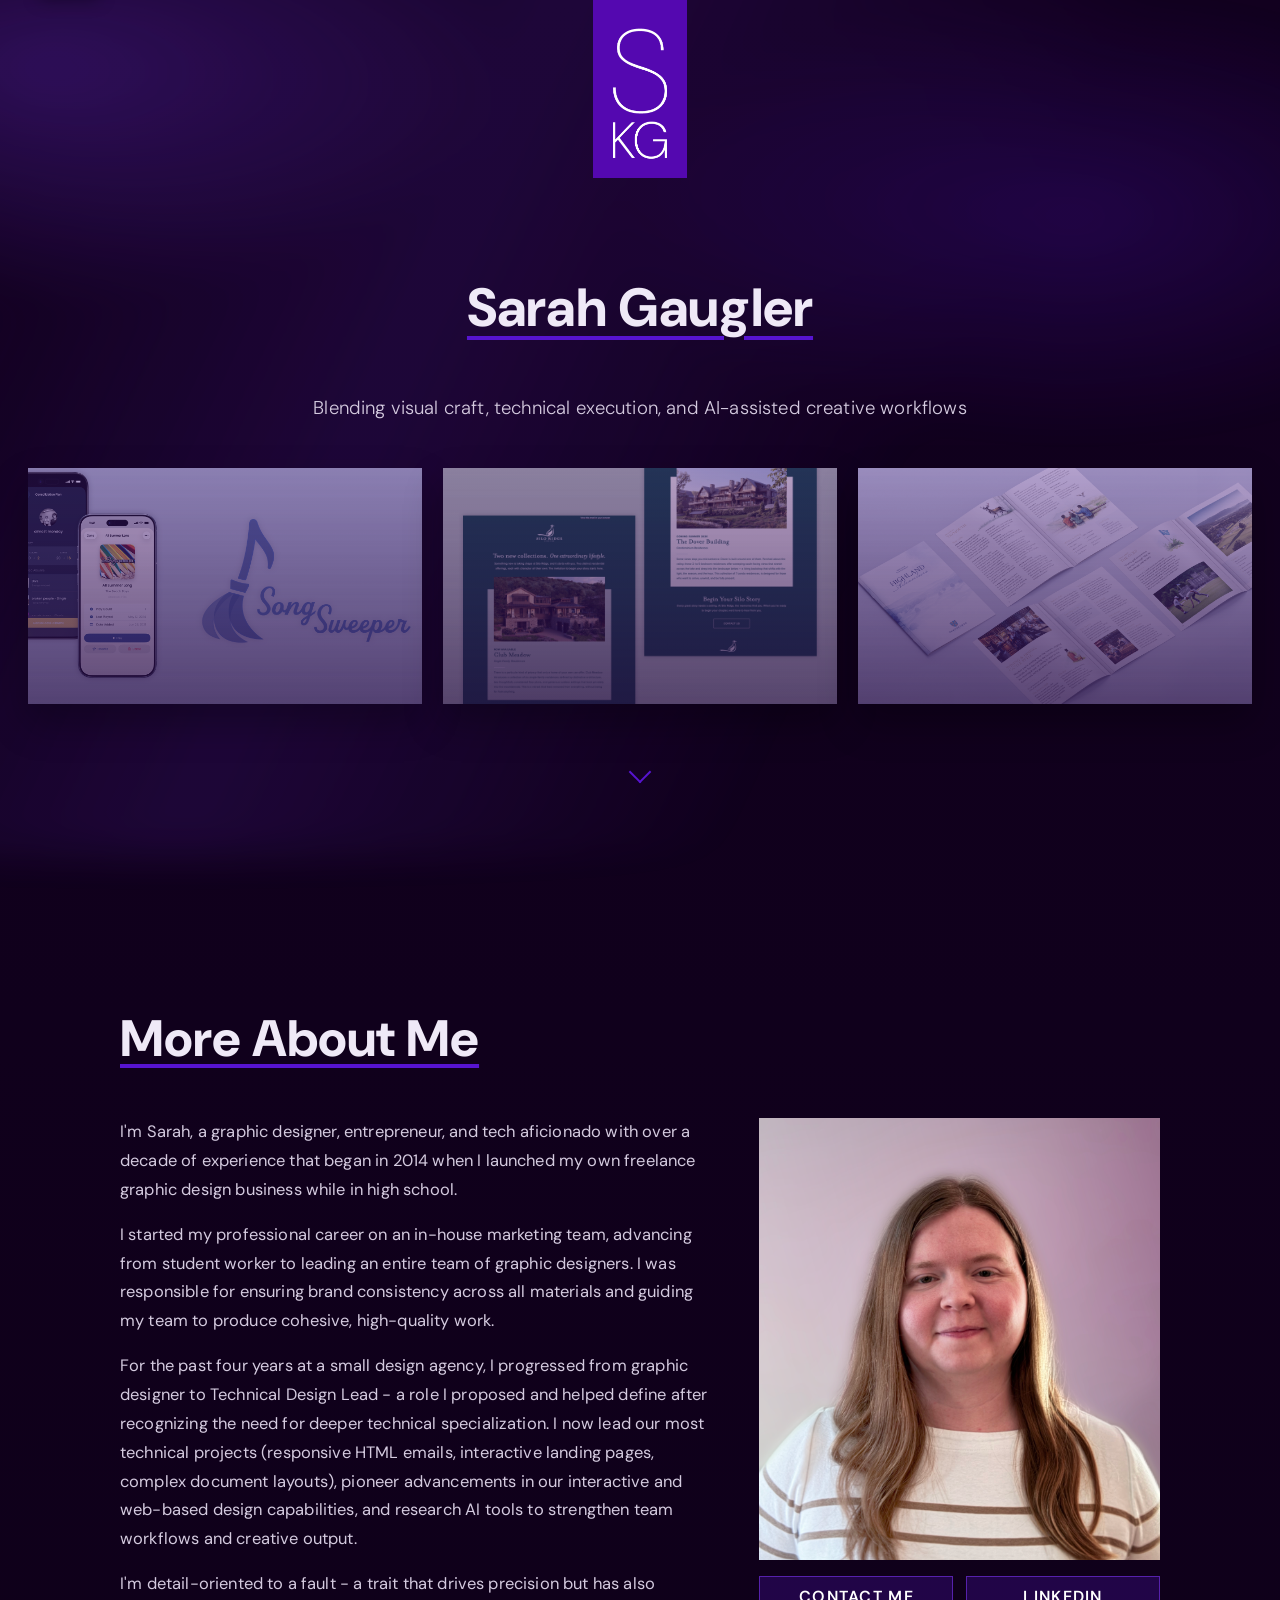
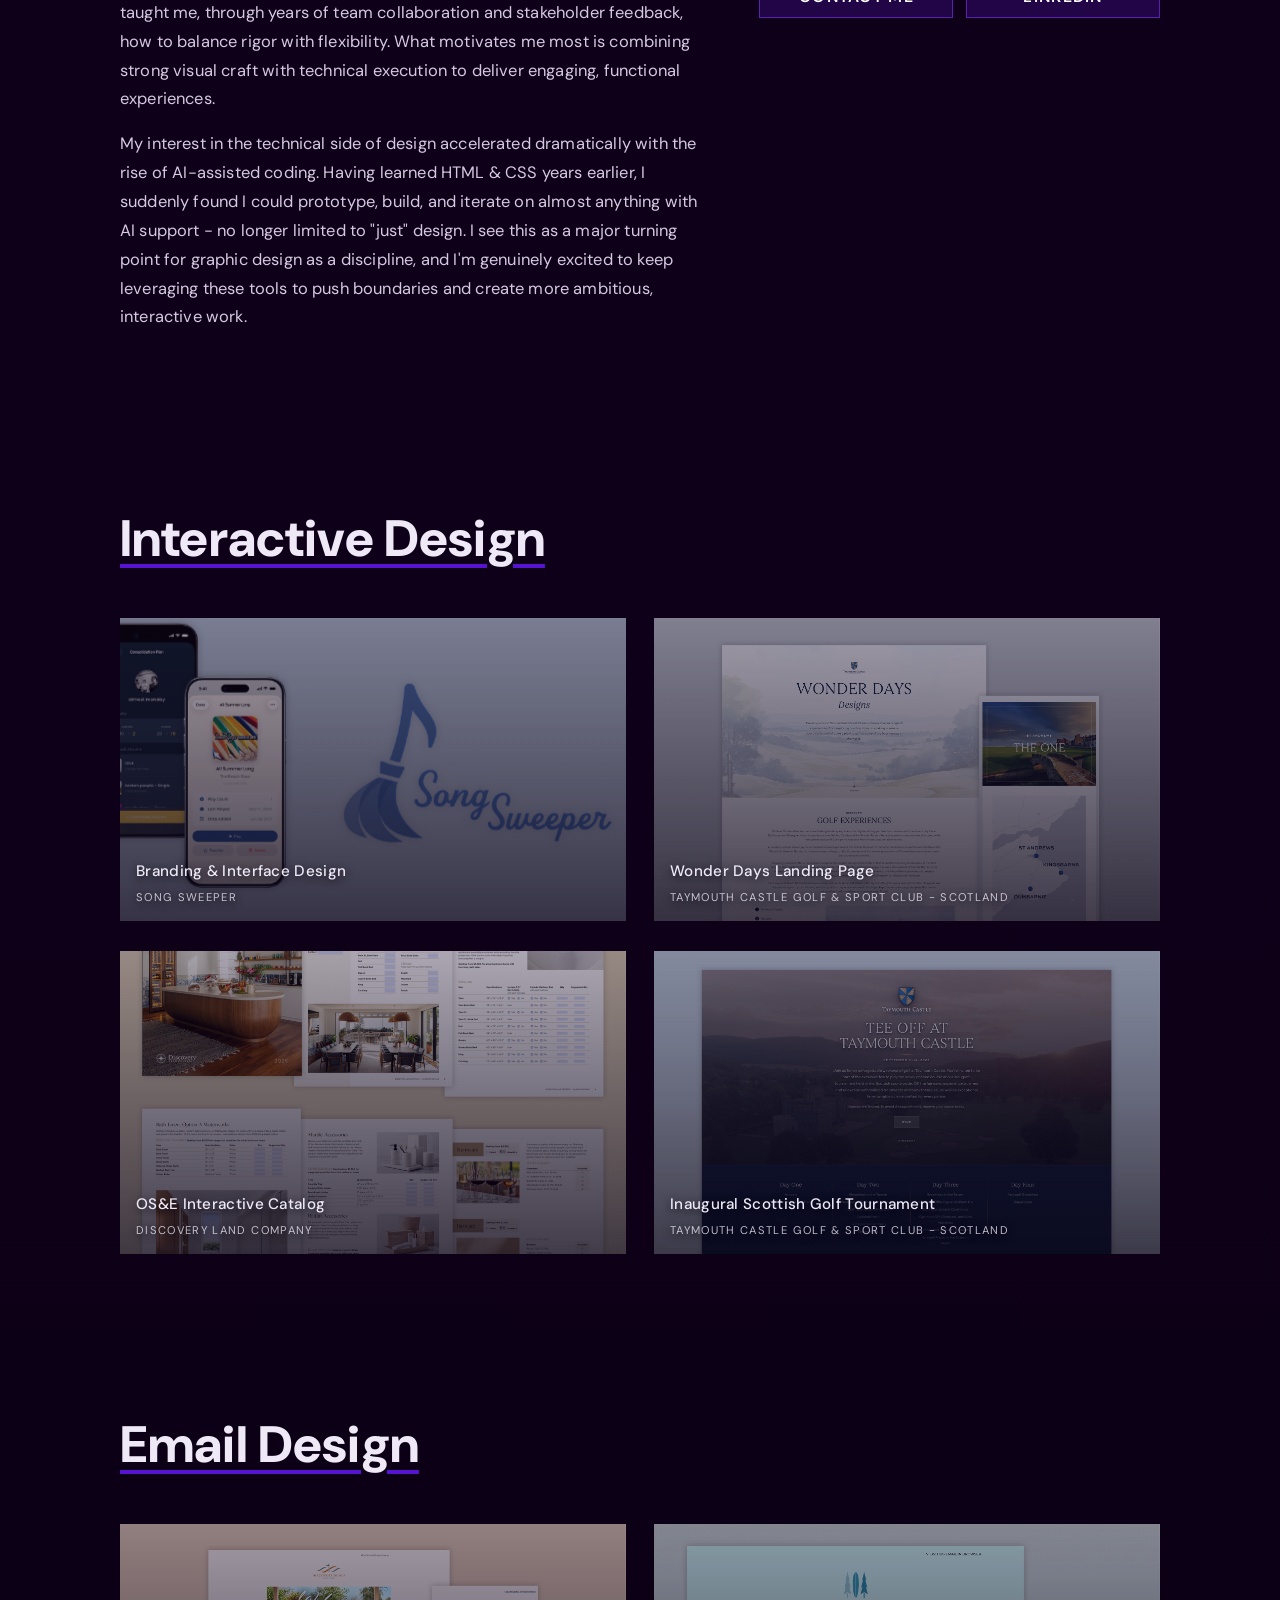
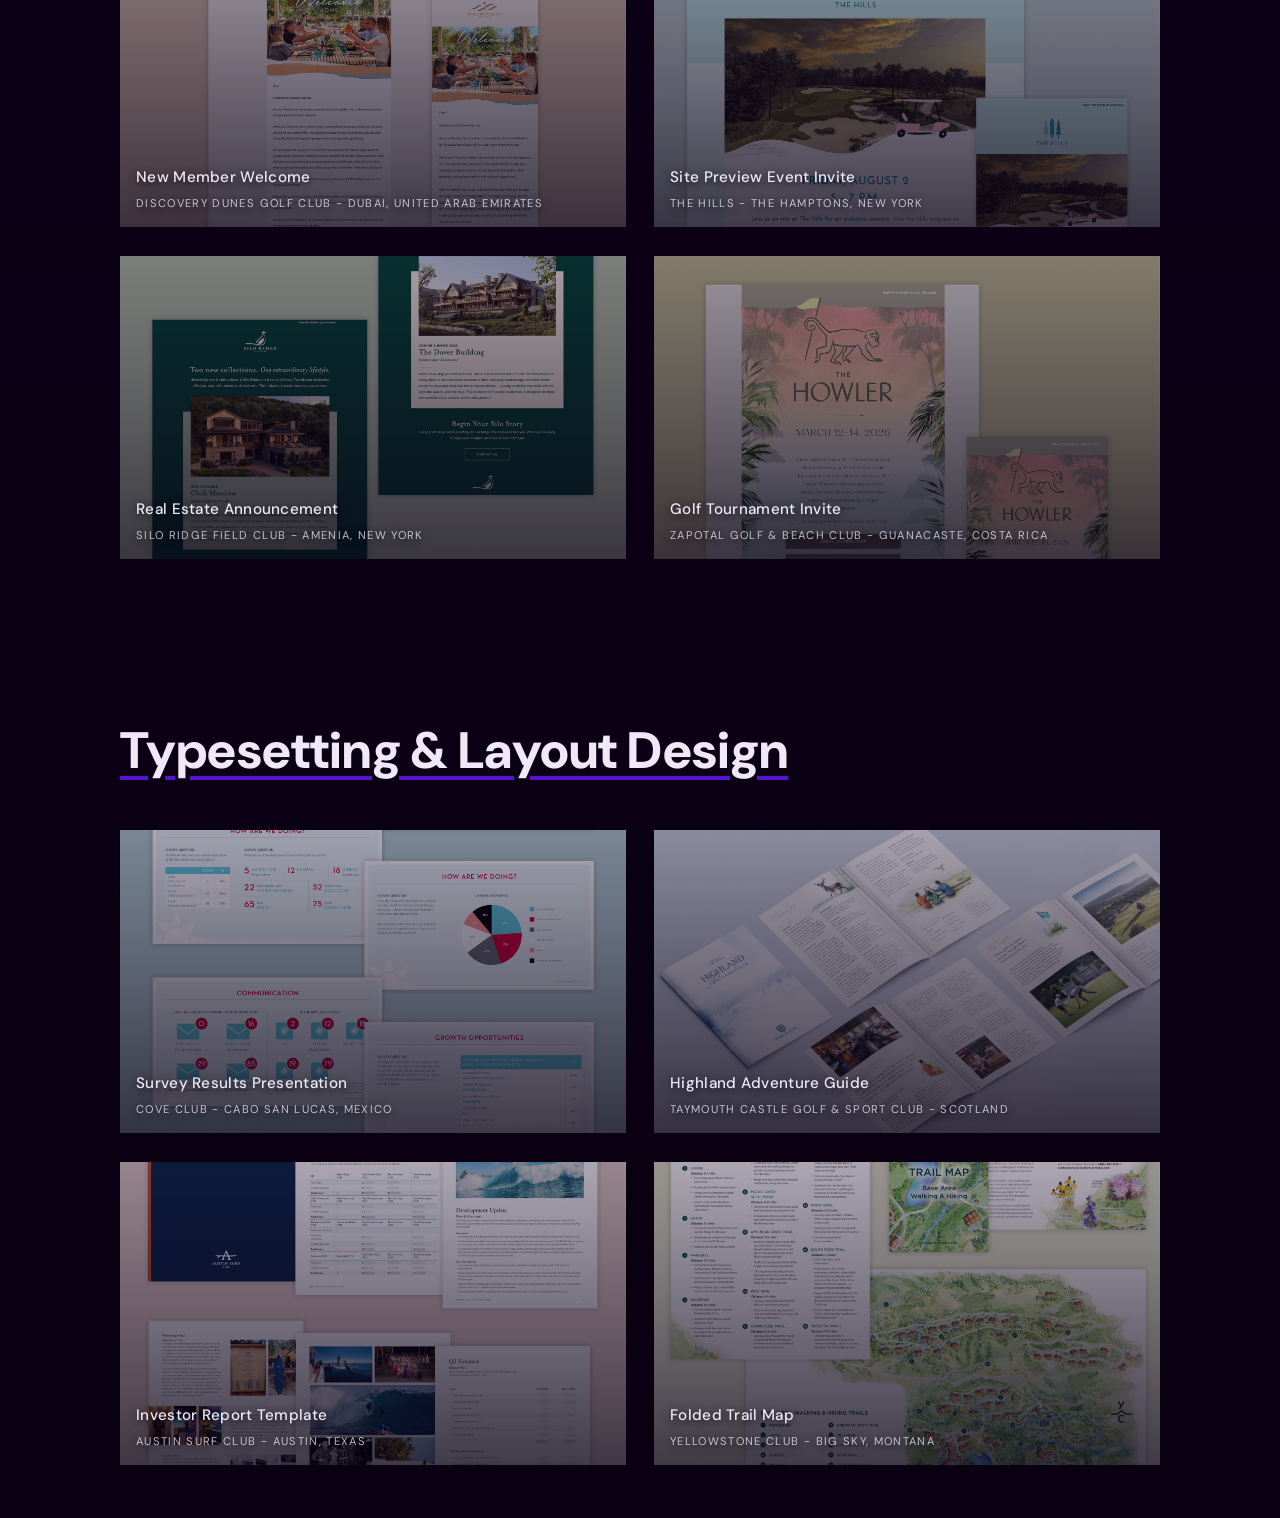
==== index.html @ 13fbd2c1 "Add SKG monogram favicon Tab icons use a slightly thickened S from the existing banner on the monogr" ====
<!doctype html>
<html lang="en">
  <head>
    <meta charset="UTF-8" />
    <meta name="viewport" content="width=device-width, initial-scale=1.0" />
    <title>Sarah Gaugler | Portfolio</title>
    <link rel="icon" href="./favicon.svg" type="image/svg+xml" />
    <link rel="icon" href="./favicon-32.png" type="image/png" sizes="32x32" />
    <link rel="icon" href="./favicon-16.png" type="image/png" sizes="16x16" />
    <link rel="icon" href="./favicon.ico" sizes="48x48" />
    <link rel="apple-touch-icon" href="./apple-touch-icon.png" sizes="180x180" />
    <link rel="preconnect" href="https://fonts.googleapis.com" />
    <link rel="preconnect" href="https://fonts.gstatic.com" crossorigin />
    <link
      href="https://fonts.googleapis.com/css2?family=DM+Sans:wght@300;400;500;700;800&display=swap"
      rel="stylesheet"
    />
    <link rel="stylesheet" href="./style.css" />
  </head>
  <body>
    <header class="top-nav" id="top-nav">
      <div class="top-nav__inner">
        <a href="#home" class="top-nav__logo-link" aria-label="Back to top">
          <img src="./ASSETS/SKG_BANNER.png" alt="SKG Logo" class="top-nav__logo" />
        </a>
        <a class="top-nav__return" href="#home" aria-label="Return to top">
          Return to Top
        </a>
        <nav id="site-nav" class="top-nav__links" aria-label="Primary">
          <a href="#about">About</a>
          <a href="#interactive">Interactive</a>
          <a href="#emails">Emails</a>
          <a href="#type-layout">Type &amp; Layout</a>
        </nav>
      </div>
    </header>

    <main>
      <section id="home" class="hero">
        <img src="./ASSETS/SKG_BANNER.png" alt="SKG Logo" class="hero__logo" />
        <h1 class="hero__title">Sarah Gaugler</h1>
        <p class="hero__intro">
          Blending visual craft, technical execution, and AI-assisted creative workflows
        </p>
        <nav class="hero__preview-strip" aria-label="Featured portfolio sections">
          <a class="hero__preview-tile" href="#interactive" aria-label="View Interactive Design work">
            <img
              class="hero__preview-image hero__preview-image--song-sweeper"
              src="./ASSETS/INTERACTIVE_SONGSWEEPER_2.png"
              alt=""
              aria-hidden="true"
            />
            <span class="hero__preview-label">Interactive Design</span>
          </a>
          <a class="hero__preview-tile" href="#emails" aria-label="View Email Design work">
            <img
              class="hero__preview-image"
              src="./ASSETS/EMAIL_SILO_2.png"
              alt=""
              aria-hidden="true"
            />
            <span class="hero__preview-label">Email Design</span>
          </a>
          <a class="hero__preview-tile" href="#type-layout" aria-label="View Typesetting and Layout Design work">
            <img
              class="hero__preview-image"
              src="./ASSETS/LAYOUT_TAYMOUTH.png"
              alt=""
              aria-hidden="true"
            />
            <span class="hero__preview-label">Type &amp; Layout</span>
          </a>
        </nav>
        <a class="hero__scroll" href="#about" aria-label="Scroll to about section">
          <span class="hero__scroll-icon" aria-hidden="true"></span>
        </a>
      </section>

      <section id="about" class="about-section">
        <div class="content-shell">
          <h2 class="section-title">More About Me</h2>
          <div class="about-layout">
            <div class="about-copy">
              <p>
                I'm Sarah, a graphic designer, entrepreneur, and tech aficionado with over a decade of
                experience that began in 2014 when I launched my own freelance graphic design business while
                in high school.
              </p>
              <p>
                I started my professional career on an in-house marketing team, advancing from student worker
                to leading an entire team of graphic designers. I was responsible for ensuring brand
                consistency across all materials and guiding my team to produce cohesive, high-quality work.
              </p>
              <p>
                For the past four years at a small design agency, I progressed from graphic designer to
                Technical Design Lead - a role I proposed and helped define after recognizing the need for
                deeper technical specialization. I now lead our most technical projects (responsive HTML
                emails, interactive landing pages, complex document layouts), pioneer advancements in our
                interactive and web-based design capabilities, and research AI tools to strengthen team
                workflows and creative output.
              </p>
              <p>
                I'm detail-oriented to a fault - a trait that drives precision but has also taught me, through
                years of team collaboration and stakeholder feedback, how to balance rigor with flexibility.
                What motivates me most is combining strong visual craft with technical execution to deliver
                engaging, functional experiences.
              </p>
              <p>
                My interest in the technical side of design accelerated dramatically with the rise of
                AI-assisted coding. Having learned HTML &amp; CSS years earlier, I suddenly found I could
                prototype, build, and iterate on almost anything with AI support - no longer limited to "just"
                design. I see this as a major turning point for graphic design as a discipline, and I'm
                genuinely excited to keep leveraging these tools to push boundaries and create more ambitious,
                interactive work.
              </p>
            </div>

            <aside class="about-side">
              <img
                class="about-image"
                src="./ASSETS/SKG_HEADSHOT_2026.png"
                alt="Portrait of Sarah Gaugler"
              />
              <div class="about-buttons">
                <a class="button" href="mailto:sarah.kallista@outlook.com">Contact Me</a>
                <a class="button" href="https://www.linkedin.com/in/sarah-kallista-gaugler" target="_blank" rel="noreferrer">
                  LinkedIn
                </a>
              </div>
            </aside>
          </div>
        </div>
      </section>

      <section id="interactive" class="portfolio-section">
        <div class="content-shell">
          <h2 class="section-title">Interactive Design</h2>
          <div id="interactive-grid" class="project-grid" aria-live="polite"></div>
        </div>
      </section>

      <section id="emails" class="portfolio-section">
        <div class="content-shell">
          <h2 class="section-title">Email Design</h2>
          <div id="emails-grid" class="project-grid" aria-live="polite"></div>
        </div>
      </section>

      <section id="type-layout" class="portfolio-section">
        <div class="content-shell">
          <h2 class="section-title">Typesetting &amp; Layout Design</h2>
          <div id="layout-grid" class="project-grid" aria-live="polite"></div>
        </div>
      </section>

    </main>

    <section id="project-modal" class="project-modal" role="dialog" aria-modal="true" aria-labelledby="modal-title">
      <div class="project-modal__backdrop" data-close-modal="true"></div>
      <div class="project-modal__panel">
        <button class="icon-button project-modal__close" type="button" id="modal-close" aria-label="Close dialog">
          &#10005;
        </button>
        <div class="project-modal__controls">
          <button class="icon-button" id="modal-prev" type="button" aria-label="Previous project">&#8249;</button>
          <button class="icon-button" id="modal-next" type="button" aria-label="Next project">&#8250;</button>
        </div>
        <div class="project-modal__media-wrap">
          <img id="modal-image" class="project-modal__media" src="" alt="" />
        </div>
        <div class="project-modal__copy">
          <h3 id="modal-title" class="project-modal__title"></h3>
          <p id="modal-kicker" class="project-modal__kicker"></p>
          <div id="modal-body" class="project-modal__body"></div>
        </div>
        <div id="modal-secondary-media" class="project-modal__secondary-media" aria-label="Additional project images"></div>
        <div class="project-modal__scroll-hint" aria-hidden="true"></div>
      </div>
    </section>

    <script src="./script.js"></script>
  </body>
</html>
---- style.css ----
:root {
  --bg: #12001f;
  --bg-deeper: #090011;
  --surface: #2f2151;
  --surface-soft: #4a3f5f;
  --text: #efe9f7;
  --text-muted: #d4cadf;
  --accent: #5714d0;
  --accent-bright: #7a35ef;
  --border: #3f1f73;
  --max-width: 1040px;
}

*,
*::before,
*::after {
  box-sizing: border-box;
}

html {
  scroll-behavior: smooth;
  background-color: var(--bg);
}

body {
  position: relative;
  margin: 0;
  font-family: "DM Sans", sans-serif;
  color: var(--text);
  background:
    radial-gradient(1200px 600px at 50% -20%, #2e0e68 0%, transparent 60%),
    linear-gradient(180deg, var(--bg) 0%, var(--bg-deeper) 100%);
  line-height: 1.75;
  letter-spacing: 0.01em;
}

body::before {
  content: "";
  position: fixed;
  inset: -18% -12% 8%;
  z-index: 0;
  background:
    radial-gradient(42% 34% at 18% 26%, rgba(122, 53, 239, 0.34) 0%, transparent 64%),
    radial-gradient(38% 30% at 78% 40%, rgba(87, 20, 208, 0.28) 0%, transparent 70%),
    linear-gradient(115deg, transparent 18%, rgba(122, 53, 239, 0.16) 42%, transparent 68%);
  filter: blur(18px);
  opacity: 0.82;
  transform: translate3d(-3%, -1%, 0) scale(1.08);
  animation: heroLightSweep 11s ease-in-out infinite alternate;
  pointer-events: none;
}

body > * {
  position: relative;
  z-index: 1;
}

img {
  max-width: 100%;
  display: block;
}

a {
  color: inherit;
  text-decoration-color: var(--accent);
  text-underline-offset: 0.14em;
}

.content-shell {
  width: min(var(--max-width), calc(100% - 2.5rem));
  margin: 0 auto;
}

.top-nav {
  position: fixed;
  inset: 0 0 auto 0;
  z-index: 30;
  transform: translateY(-120px);
  transition: transform 0.35s ease;
  background: rgba(40, 8, 92, 0.88);
  backdrop-filter: blur(5px);
  height: 52px;
  overflow: visible;
}

.top-nav.is-visible {
  transform: translateY(0);
}

.top-nav__inner {
  width: min(1200px, calc(100% - 2rem));
  margin: 0 auto;
  min-height: 42px;
  height: 52px;
  display: flex;
  align-items: center;
  gap: 2rem;
  position: relative;
}

.top-nav__logo-link {
  width: 58px;
  position: absolute;
  left: 0;
  top: 0;
  display: block;
  z-index: 2;
}

.top-nav__logo {
  width: 58px;
  height: auto;
  box-shadow: 0 10px 16px rgba(0, 0, 0, 0.35);
}

.top-nav__links {
  display: flex;
  align-items: center;
  gap: 2.45rem;
  padding-top: 0;
  margin-left: 106px;
  font-size: 0.94rem;
  font-weight: 500;
}

.top-nav__links a {
  display: inline-block;
  text-decoration: none;
  transition: color 0.2s ease, transform 0.2s ease;
  will-change: transform;
}

.top-nav__links a:hover,
.top-nav__links a:focus-visible {
  color: #ffffff;
  text-shadow:
    0 0 10px rgba(157, 107, 255, 0.38),
    0 0 18px rgba(90, 30, 190, 0.18);
  transform: translateY(-1px) scale(1.04);
}

.top-nav__return {
  margin-left: auto;
  text-decoration: none;
  color: var(--text);
  font-size: 0.85rem;
  letter-spacing: 0.12em;
  text-transform: uppercase;
  padding: 0.35rem 0.75rem;
  border: 1px solid rgba(122, 53, 239, 0.5);
  background: rgba(87, 20, 208, 0.18);
  transition: transform 0.2s ease, background-color 0.2s ease, box-shadow 0.2s ease;
  display: none;
}

.top-nav__return:hover,
.top-nav__return:focus-visible {
  transform: translateY(-1px);
  background: rgba(87, 20, 208, 0.35);
  box-shadow: 0 10px 18px rgba(53, 10, 118, 0.3);
}

.hero {
  position: relative;
  min-height: 100vh;
  padding: 0 1rem 3.5rem;
  display: flex;
  flex-direction: column;
  align-items: center;
  text-align: center;
  justify-content: flex-start;
  gap: 0.95rem;
}

.hero__logo {
  width: 94px;
  margin: 0;
}

.hero__title {
  margin: calc(2.35rem + 30px) 0 0;
  padding-bottom: 20px;
  font-size: clamp(2.4rem, 4.2vw, 4rem);
  font-weight: 800;
  text-decoration: underline;
  text-decoration-thickness: 4px;
  text-decoration-color: var(--accent);
  text-underline-offset: 0.18em;
}

.hero__intro {
  width: min(720px, 100%);
  margin: 0.25rem auto 0;
  padding-bottom: 30px;
  color: var(--text-muted);
  font-size: 1.16rem;
  font-weight: 300;
  line-height: 1.55;
}

.hero__preview-strip {
  width: min(1240px, calc(100% - 1.5rem));
  display: grid;
  grid-template-columns: repeat(3, minmax(0, 1fr));
  gap: 1.35rem;
}

.hero__preview-tile {
  --hero-hover-lift: 0px;
  position: relative;
  display: block;
  aspect-ratio: 5 / 3;
  overflow: clip;
  text-decoration: none;
  background: var(--surface-soft);
  box-shadow: 0 18px 36px rgba(0, 0, 0, 0.28);
  outline-offset: 4px;
  transform: translateY(var(--hero-hover-lift));
  transition:
    box-shadow 0.26s ease,
    transform 0.26s ease;
}

.hero__preview-tile::after {
  content: "";
  position: absolute;
  inset: 0;
  z-index: 1;
  background:
    linear-gradient(180deg, rgba(50, 13, 91, 0.24) 0%, rgba(35, 8, 66, 0.84) 100%),
    rgba(87, 20, 208, 0.24);
  opacity: 0.82;
  transition: opacity 0.26s ease;
}

.hero__preview-image {
  width: 100%;
  height: 100%;
  object-fit: cover;
  object-position: center top;
  filter: saturate(0.82) contrast(0.92);
  transform: scale(var(--hero-preview-scale, 1.03));
  transform-origin: center;
  transition: transform 0.32s ease;
}

.hero__preview-image--song-sweeper {
  object-position: right center;
  --hero-preview-scale: 1.1;
  --hero-preview-hover-scale: 1.17;
}

.hero__preview-label {
  position: absolute;
  inset: 0;
  z-index: 2;
  display: grid;
  place-items: center;
  padding: 1.25rem;
  color: #ffffff;
  font-size: clamp(1.45rem, 2.35vw, 2.35rem);
  font-weight: 700;
  line-height: 1.2;
  text-align: center;
  text-shadow: 0 3px 18px rgba(6, 2, 14, 0.92);
  opacity: 0;
  transform: translateY(18px) scale(0.96);
  transition:
    opacity 0.24s ease,
    transform 0.24s ease;
}

.hero__preview-tile:hover,
.hero__preview-tile:focus-visible {
  --hero-hover-lift: -6px;
  box-shadow: 0 28px 46px rgba(0, 0, 0, 0.36);
}

.hero__preview-tile:hover::after,
.hero__preview-tile:focus-visible::after {
  opacity: 1;
  background:
    linear-gradient(180deg, rgba(91, 24, 166, 0.55) 0%, rgba(35, 8, 66, 0.94) 100%),
    rgba(87, 20, 208, 0.46);
}

.hero__preview-tile:hover .hero__preview-image,
.hero__preview-tile:focus-visible .hero__preview-image {
  transform: scale(var(--hero-preview-hover-scale, 1.09));
}

.hero__preview-tile:hover .hero__preview-label,
.hero__preview-tile:focus-visible .hero__preview-label {
  opacity: 1;
  transform: translateY(0) scale(1);
}

.hero__scroll {
  margin-top: calc(0.9rem + 30px);
  display: inline-flex;
  flex-direction: column;
  align-items: center;
  gap: 0.4rem;
  text-decoration: none;
  color: var(--text-muted);
  font-size: 0.9rem;
  letter-spacing: 0.18em;
  text-transform: uppercase;
  transition: color 0.2s ease;
}

.hero__scroll:hover,
.hero__scroll:focus-visible {
  color: #ffffff;
}

.hero__scroll-icon {
  width: 16px;
  height: 16px;
  border-right: 2px solid var(--accent);
  border-bottom: 2px solid var(--accent);
  transform: rotate(45deg);
  animation: heroScrollPulse 1.6s ease-in-out infinite;
}

@keyframes heroScrollPulse {
  0%,
  100% {
    transform: translateY(0) rotate(45deg);
    opacity: 0.6;
  }
  50% {
    transform: translateY(6px) rotate(45deg);
    opacity: 1;
  }
}

@keyframes heroLightSweep {
  0% {
    transform: translate3d(-4%, -2%, 0) scale(1.08);
    opacity: 0.72;
  }

  45% {
    transform: translate3d(3%, 2%, 0) scale(1.16);
    opacity: 0.95;
  }

  100% {
    transform: translate3d(7%, -1%, 0) scale(1.1);
    opacity: 0.78;
  }
}

@keyframes heroTileReveal {
  from {
    opacity: 0;
  }

  to {
    opacity: 1;
  }
}

.hero__logo,
.hero__title,
.hero__intro,
.hero__preview-tile {
  opacity: 0;
}

@keyframes heroLinkIn {
  from {
    opacity: 0;
    transform: translateY(26px) scale(0.98);
  }

  to {
    opacity: 1;
    transform: translateY(0) scale(1);
  }
}

body.is-ready .hero__logo {
  opacity: 1;
  transform: translateY(0) scale(1);
  transition:
    opacity 0.42s ease,
    transform 0.68s cubic-bezier(0.2, 0.9, 0.2, 1.1);
}

body.is-ready .hero__title {
  opacity: 1;
  transform: translateY(0) scale(1);
  transition:
    opacity 0.46s ease 0.08s,
    transform 0.62s cubic-bezier(0.2, 0.9, 0.2, 1.05) 0.08s;
}

.hero__logo {
  transform: translateY(-34px) scale(0.72) rotate(-7deg);
}

.hero__title {
  transform: translateY(24px) scale(0.95);
}

.hero__intro {
  transform: translateY(26px) scale(0.98);
}

body.is-ready .hero__intro {
  animation: heroLinkIn 0.5s cubic-bezier(0.2, 0.9, 0.2, 1.02) forwards;
}

body.is-ready .hero__preview-tile {
  animation: heroTileReveal 0.5s cubic-bezier(0.2, 0.9, 0.2, 1.02) forwards;
}

body.is-ready .hero__intro {
  animation-delay: 0.26s;
}

body.is-ready .hero__preview-tile:nth-child(1) {
  animation-delay: 0.34s;
}

body.is-ready .hero__preview-tile:nth-child(2) {
  animation-delay: 0.42s;
}

body.is-ready .hero__preview-tile:nth-child(3) {
  animation-delay: 0.5s;
}

body.is-ready .hero__scroll {
  opacity: 1;
  transform: translateY(0);
  transition: opacity 0.3s ease 0.7s, transform 0.4s ease 0.7s;
}

.hero__scroll {
  opacity: 0;
  transform: translateY(8px);
}

.portfolio-section {
  padding: 7rem 0 3.25rem;
}

.section-title {
  margin: 0 0 2rem;
  padding-bottom: 20px;
  font-size: clamp(2.2rem, 4vw, 4.1rem);
  font-weight: 800;
  line-height: 1.06;
  text-decoration: underline;
  text-decoration-thickness: 4px;
  text-decoration-color: var(--accent);
  text-underline-offset: 0.16em;
}

.project-grid {
  display: grid;
  grid-template-columns: repeat(2, minmax(0, 1fr));
  gap: 1.8rem;
}

.project-card {
  position: relative;
  background: transparent;
  overflow: clip;
  cursor: pointer;
  transition: transform 0.35s ease, box-shadow 0.35s ease;
  will-change: transform;
}

.project-card__label {
  position: absolute;
  inset: 0;
  display: flex;
  flex-direction: column;
  justify-content: flex-end;
  gap: 0.25rem;
  padding: 0.85rem 1rem;
  color: #efe9f7;
  z-index: 2;
  pointer-events: none;
  background: linear-gradient(180deg, rgba(8, 2, 18, 0) 0%, rgba(8, 2, 18, 0.65) 100%);
  transition: opacity 0.25s ease;
}

.project-card__label-title {
  margin: 0;
  font-size: 0.95rem;
  font-weight: 500;
  letter-spacing: 0.02em;
  text-shadow: 0 2px 8px rgba(6, 2, 14, 0.85);
}

.project-card__label-kicker {
  margin: 0;
  font-size: 0.7rem;
  font-weight: 400;
  text-transform: uppercase;
  letter-spacing: 0.12em;
  color: rgba(239, 233, 247, 0.78);
  text-shadow: 0 2px 8px rgba(6, 2, 14, 0.85);
}

.project-card::after {
  content: "";
  position: absolute;
  inset: 0;
  background: rgba(24, 10, 44, 0.36);
  opacity: 1;
  transition: opacity 0.42s ease;
  pointer-events: none;
  z-index: 1;
}

.project-card:hover,
.project-card:focus-visible {
  transform: translateY(-7px) scale(1.015);
  box-shadow: 0 22px 34px rgba(0, 0, 0, 0.3);
}

.project-card:hover::after,
.project-card:focus-visible::after {
  opacity: 0;
}

.project-card__media {
  aspect-ratio: 5 / 3;
  width: 100%;
  object-fit: cover;
  background: var(--surface-soft);
  box-shadow: 0 8px 26px rgba(0, 0, 0, 0.28);
  transform: scale(var(--thumbnail-scale, 1));
  transform-origin: var(--thumbnail-origin, center);
  transition: transform 0.42s ease;
  will-change: transform;
}

.project-card:hover .project-card__media,
.project-card:focus-visible .project-card__media {
  transform: scale(var(--thumbnail-hover-scale, 1.06));
}

.about-section {
  padding: 7rem 0 3.25rem;
}

.about-layout {
  display: grid;
  grid-template-columns: minmax(0, 1.1fr) minmax(300px, 0.75fr);
  gap: 3.25rem;
  align-items: start;
}

.about-copy {
  font-size: 1.03rem;
  color: var(--text-muted);
}

.about-copy p {
  margin: 0 0 1rem;
}

.about-side {
  display: grid;
  gap: 1rem;
}

.about-image {
  width: 100%;
  height: auto;
  display: block;
}

.about-buttons {
  display: grid;
  grid-template-columns: repeat(2, minmax(0, 1fr));
  gap: 0.8rem;
}

.button {
  display: inline-flex;
  justify-content: center;
  align-items: center;
  min-height: 2.6rem;
  padding: 0 1.2rem;
  text-transform: uppercase;
  letter-spacing: 0.08em;
  font-weight: 600;
  border: 1px solid rgba(122, 53, 239, 0.6);
  color: #ffffff;
  background: rgba(87, 20, 208, 0.25);
  text-decoration: none;
  transition: transform 0.2s ease, background-color 0.2s ease, box-shadow 0.2s ease;
}

.button--disabled {
  opacity: 0.9;
  cursor: default;
}

.button:hover,
.button:focus-visible {
  transform: translateY(-1px);
  background: rgba(87, 20, 208, 0.45);
  box-shadow: 0 10px 18px rgba(53, 10, 118, 0.35);
}

.contact-section {
  padding: 7rem 0 7.2rem;
}

.contact-section__text {
  margin: 0;
  max-width: 70ch;
  color: var(--text-muted);
  font-size: 1.1rem;
}

.project-modal {
  position: fixed;
  inset: 0;
  z-index: 50;
  display: grid;
  place-items: center;
  opacity: 0;
  visibility: hidden;
  pointer-events: none;
  transition: opacity 0.26s ease, visibility 0s linear 0.26s;
}

.project-modal.is-open {
  opacity: 1;
  visibility: visible;
  pointer-events: auto;
  transition: opacity 0.26s ease;
}

.project-modal__backdrop {
  position: absolute;
  inset: 0;
  background: rgba(10, 0, 18, 0.88);
  opacity: 0;
  transition: opacity 0.26s ease;
}

.project-modal.is-open .project-modal__backdrop {
  opacity: 1;
}

.project-modal__panel {
  position: relative;
  width: min(1050px, calc(100vw - 2rem));
  max-height: calc(100vh - 3rem);
  overflow-y: auto;
  background: #170227;
  box-shadow: 0 35px 46px rgba(0, 0, 0, 0.55);
  padding: 50px;
  opacity: 0;
  transform: translateY(16px) scale(0.988);
  transition: opacity 0.28s ease, transform 0.32s ease;
}

.project-modal.is-open .project-modal__panel {
  opacity: 1;
  transform: translateY(0) scale(1);
}

.project-modal__controls {
  position: absolute;
  top: 8px;
  left: 18px;
  display: flex;
  gap: 0.3rem;
}

.project-modal__controls .icon-button {
  min-width: 2.8rem;
  min-height: 2.8rem;
  font-size: 2.3rem;
  line-height: 1;
}

.icon-button {
  border: 0;
  background: transparent;
  color: var(--text);
  min-width: 2.2rem;
  min-height: 2.2rem;
  font: inherit;
  font-size: 1.4rem;
  cursor: pointer;
}

.project-modal__close {
  position: absolute;
  top: 8px;
  right: 18px;
  min-width: 2.6rem;
  min-height: 2.6rem;
  font-size: 2.1rem;
  line-height: 1;
  z-index: 2;
}

.project-modal__media-wrap {
  background: transparent;
  margin-top: 20px;
}

.project-modal__media {
  width: 100%;
  height: auto;
  object-fit: cover;
  margin: 0 auto;
}

.project-modal__copy {
  margin-top: 30px;
}

.project-modal__kicker {
  margin: 0 0 0.9rem;
  color: #be9df8;
  font-size: 0.9rem;
  font-weight: 700;
  letter-spacing: 0.06em;
  text-transform: uppercase;
}

.project-modal__title {
  margin: 0.3rem 0 0.35rem;
  font-size: clamp(1.7rem, 3.4vw, 3.2rem);
  line-height: 1.06;
  font-weight: 700;
}

.project-modal__body {
  color: var(--text-muted);
}

.project-modal__body p {
  margin: 0 0 1rem;
}

.project-modal__link {
  display: inline-flex;
  align-items: center;
  justify-content: center;
  min-height: 2.6rem;
  padding: 0 1.2rem;
  border: 1px solid rgba(122, 53, 239, 0.6);
  color: #ffffff;
  text-decoration: none;
  text-transform: uppercase;
  letter-spacing: 0.08em;
  font-weight: 600;
  background: rgba(87, 20, 208, 0.25);
  transition: transform 0.2s ease, background-color 0.2s ease, box-shadow 0.2s ease;
}

.project-modal__link:hover,
.project-modal__link:focus-visible {
  transform: translateY(-1px);
  background: rgba(87, 20, 208, 0.45);
  box-shadow: 0 10px 18px rgba(53, 10, 118, 0.35);
}

.project-modal__secondary-media {
  margin-top: 30px;
  display: grid;
  gap: 0.85rem;
}

.project-modal__secondary-media:empty {
  display: none;
}

.project-modal__secondary-image-wrap {
  background: transparent;
}

.project-modal__secondary-image {
  width: 100%;
  height: auto;
  object-fit: cover;
}

.project-modal__scroll-hint {
  position: absolute;
  right: 24px;
  bottom: 24px;
  width: 46px;
  height: 46px;
  border-radius: 999px;
  background: var(--accent);
  display: grid;
  place-items: center;
  transform: translateY(0);
  opacity: 0;
  pointer-events: none;
  transition: opacity 0.2s ease;
  z-index: 3;
}

.project-modal__scroll-hint::before {
  content: "";
  width: 14px;
  height: 14px;
  border-right: 2px solid #ffffff;
  border-bottom: 2px solid #ffffff;
  transform: rotate(45deg);
}

.project-modal__scroll-hint.is-visible {
  opacity: 0.9;
  animation: modalScrollPulse 1.6s ease-in-out infinite;
}

@keyframes modalScrollPulse {
  0%,
  100% {
    transform: translateY(0);
    opacity: 0.6;
  }
  50% {
    transform: translateY(6px);
    opacity: 1;
  }
}

body.modal-open {
  overflow: hidden;
}

@media (max-width: 900px) {
  .hero {
    min-height: auto;
    padding: 5.5rem 1rem 3rem;
  }

  .hero__intro {
    font-size: 1.02rem;
  }

  .hero__preview-strip {
    grid-template-columns: 1fr;
    width: min(560px, calc(100% - 1rem));
  }

  .hero__preview-label {
    opacity: 1;
    transform: translateY(0) scale(1);
  }

  .hero__preview-tile::after {
    opacity: 0.94;
  }

  .top-nav__inner {
    min-height: 44px;
    height: 44px;
  }

  .top-nav__logo-link,
  .top-nav__logo {
    width: 52px;
  }

  .top-nav__links {
    display: none;
  }

  .top-nav__return {
    display: inline-flex;
    align-items: center;
  }

  .section-title {
    font-size: clamp(2rem, 8.6vw, 3rem);
  }

  .project-grid {
    grid-template-columns: 1fr;
  }

  .about-layout {
    grid-template-columns: 1fr;
  }

  .about-buttons {
    grid-template-columns: 1fr;
  }

  .project-modal__panel {
    max-height: calc(100vh - 1rem);
    width: calc(100vw - 1rem);
    padding: 64px 20px 24px;
  }

  .project-modal__controls {
    top: 14px;
    left: 16px;
  }

  .project-modal__close {
    top: 14px;
    right: 16px;
  }

  .project-modal__media {
    max-height: none;
  }

  .project-modal__secondary-image {
    max-height: none;
  }

  .project-modal__scroll-hint {
    display: none;
  }
}

@media (prefers-reduced-motion: reduce) {
  *,
  *::before,
  *::after {
    animation: none !important;
    transition: none !important;
  }

  .hero__logo,
  .hero__title,
  .hero__intro,
  .hero__preview-tile {
    opacity: 1 !important;
    transform: none !important;
  }

  .hero__scroll {
    opacity: 1 !important;
    transform: none !important;
    animation: none !important;
  }

}
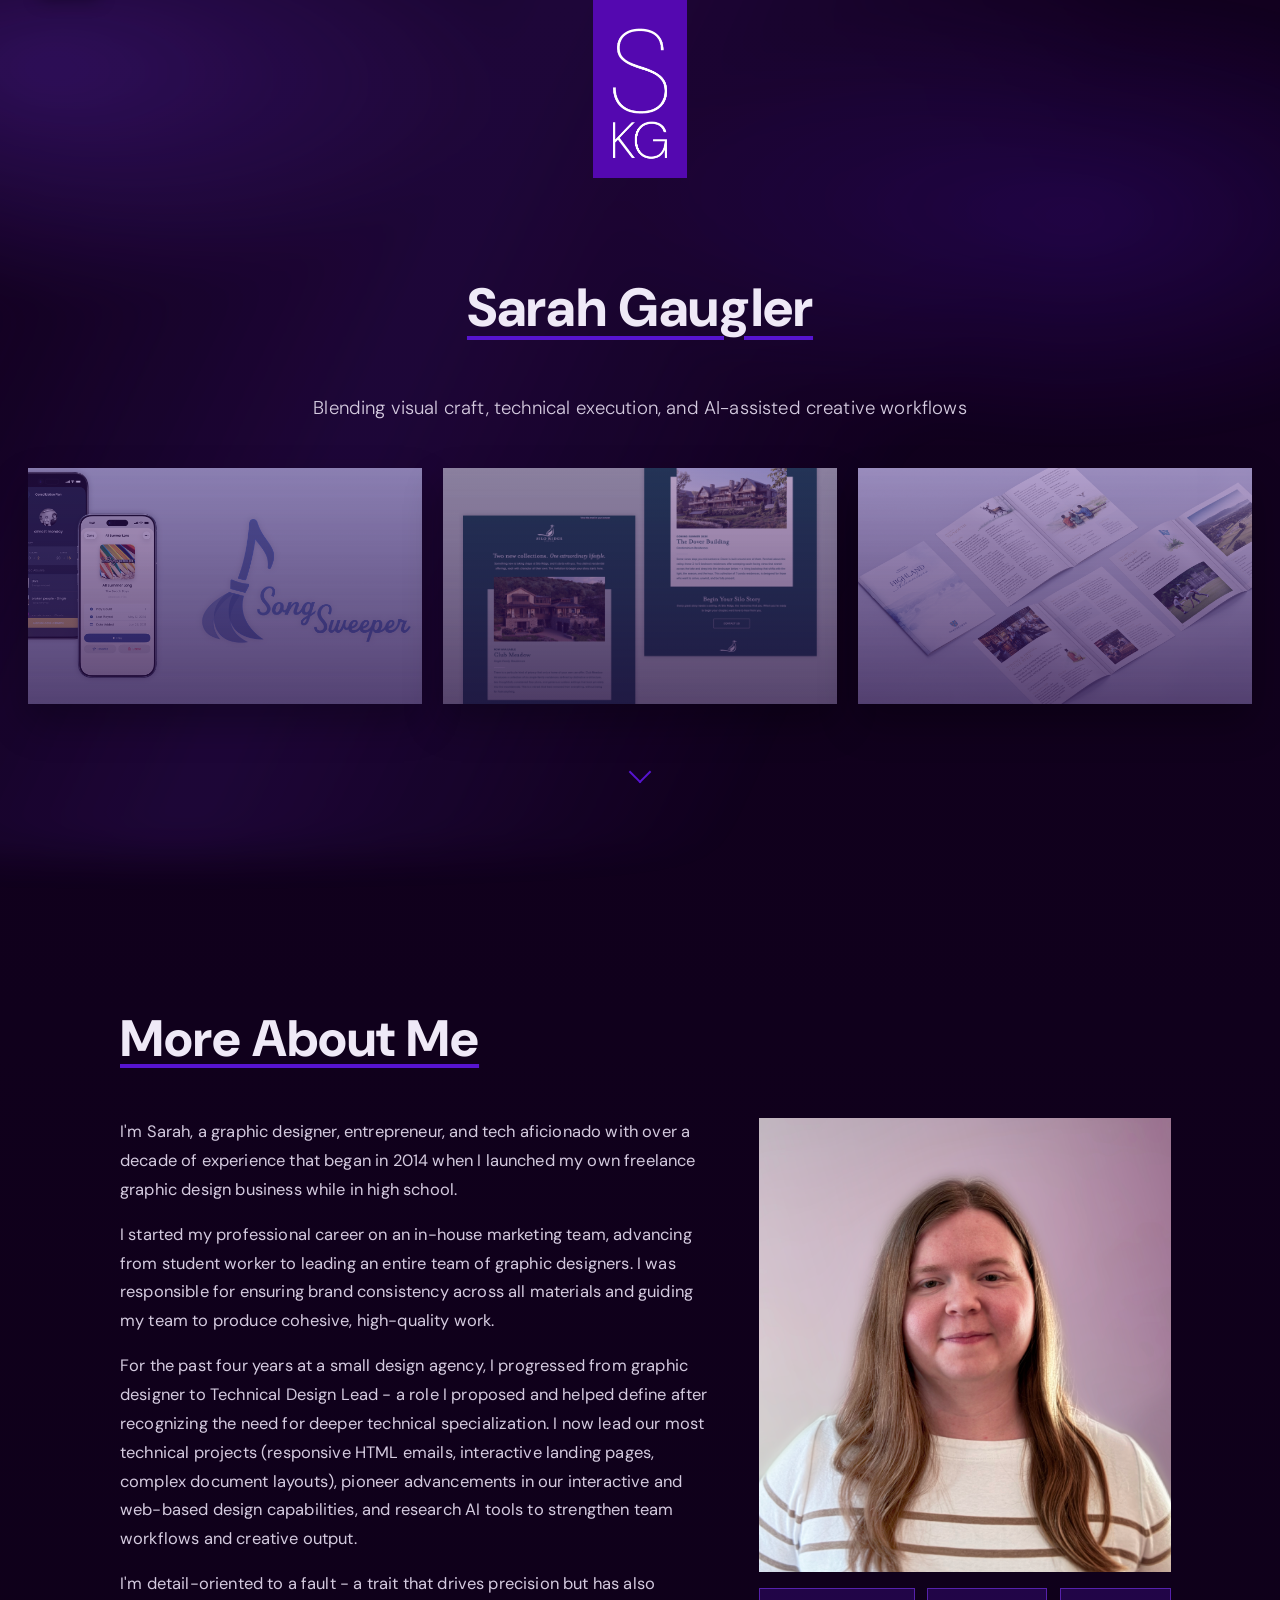
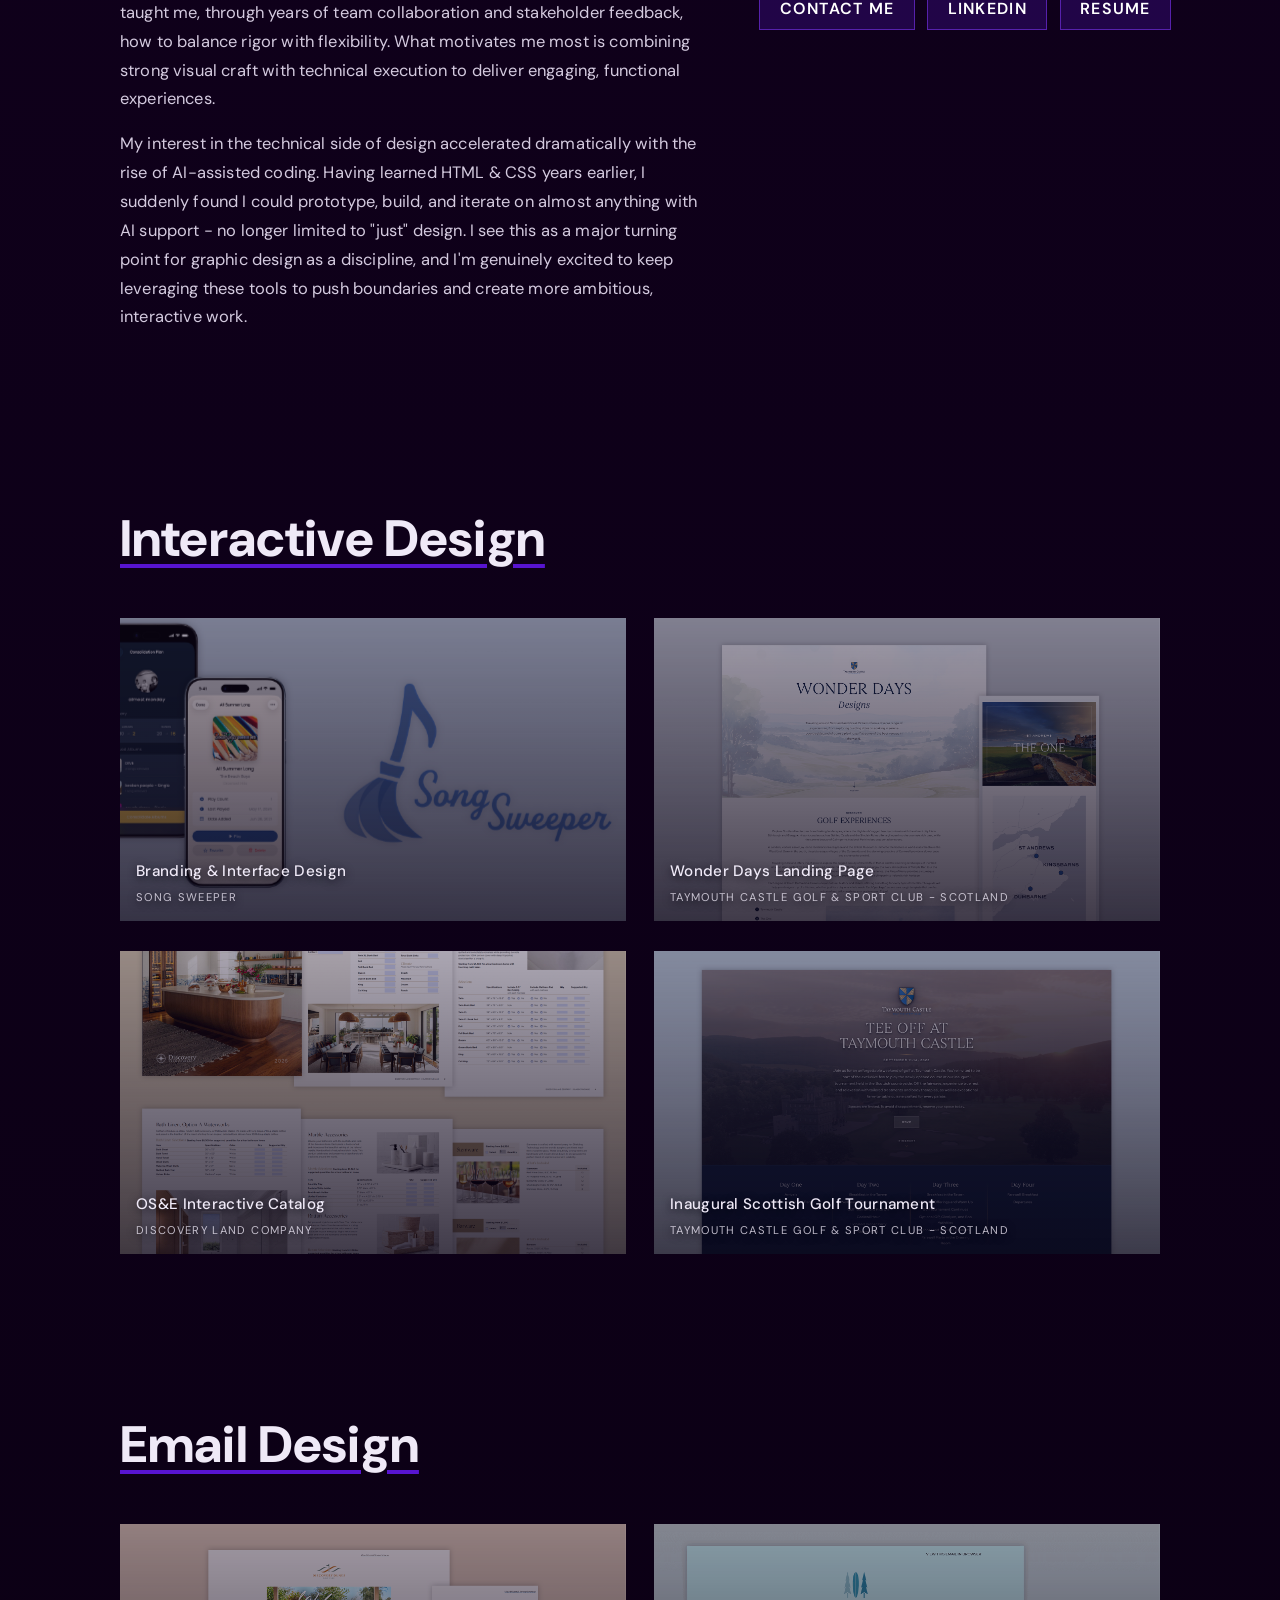
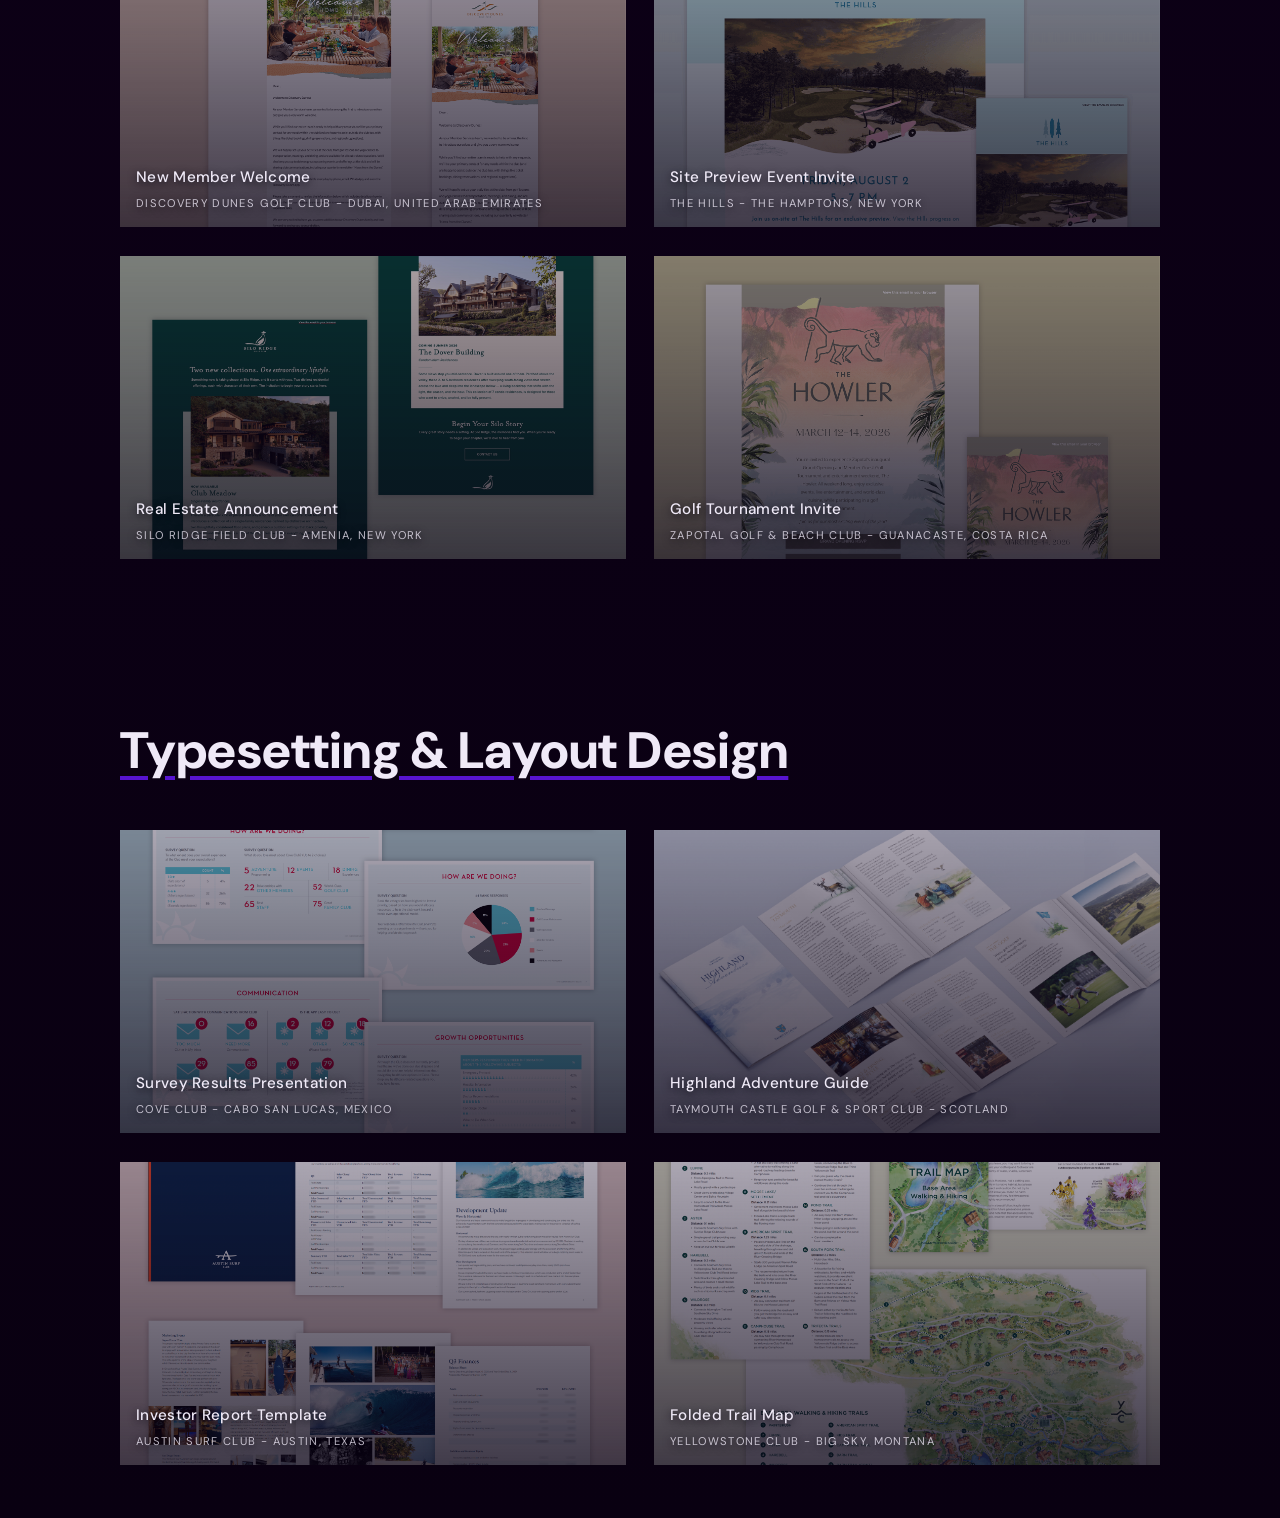
==== commit f6f30188: "Add Resume links in the nav and About section Replace the resume PDF with the approved graphic-desig" ====
--- a/index.html
+++ b/index.html
@@ -31,6 +31,7 @@
           <a href="#interactive">Interactive</a>
           <a href="#emails">Emails</a>
           <a href="#type-layout">Type &amp; Layout</a>
+          <a class="top-nav__resume" href="./ASSETS/SKG_RESUME_2026.pdf" target="_blank" rel="noopener">Resume</a>
         </nav>
       </div>
     </header>
@@ -126,6 +127,7 @@
                 <a class="button" href="https://www.linkedin.com/in/sarah-kallista-gaugler" target="_blank" rel="noreferrer">
                   LinkedIn
                 </a>
+                <a class="button" href="./ASSETS/SKG_RESUME_2026.pdf" target="_blank" rel="noopener">Resume</a>
               </div>
             </aside>
           </div>
--- a/style.css
+++ b/style.css
@@ -580,8 +580,12 @@
 
 .about-buttons {
   display: grid;
-  grid-template-columns: repeat(2, minmax(0, 1fr));
+  grid-template-columns: repeat(3, minmax(min-content, 1fr));
   gap: 0.8rem;
+}
+
+.about-buttons .button {
+  white-space: nowrap;
 }
 
 .button {
@@ -874,6 +878,11 @@
   }
 
   .top-nav__links {
+    margin-left: 0;
+    gap: 1.25rem;
+  }
+
+  .top-nav__links a:not(.top-nav__resume) {
     display: none;
   }
 
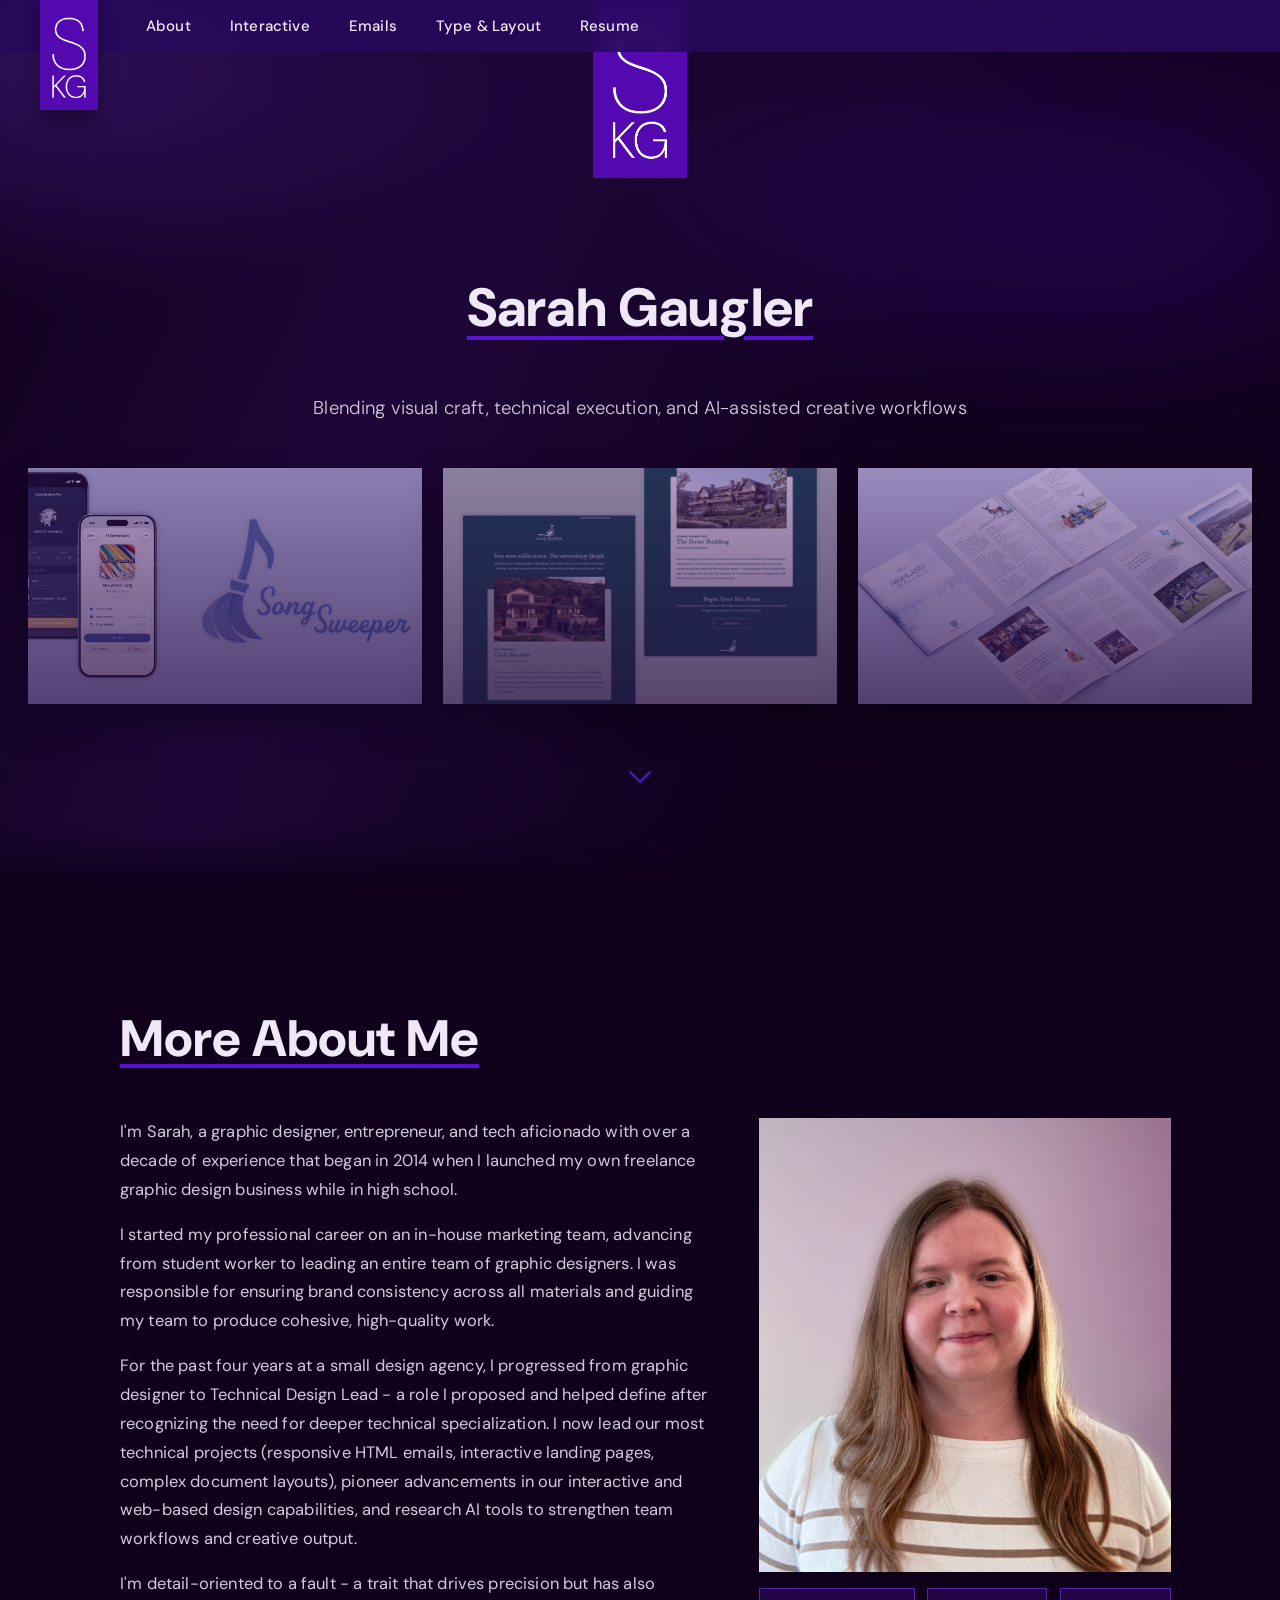
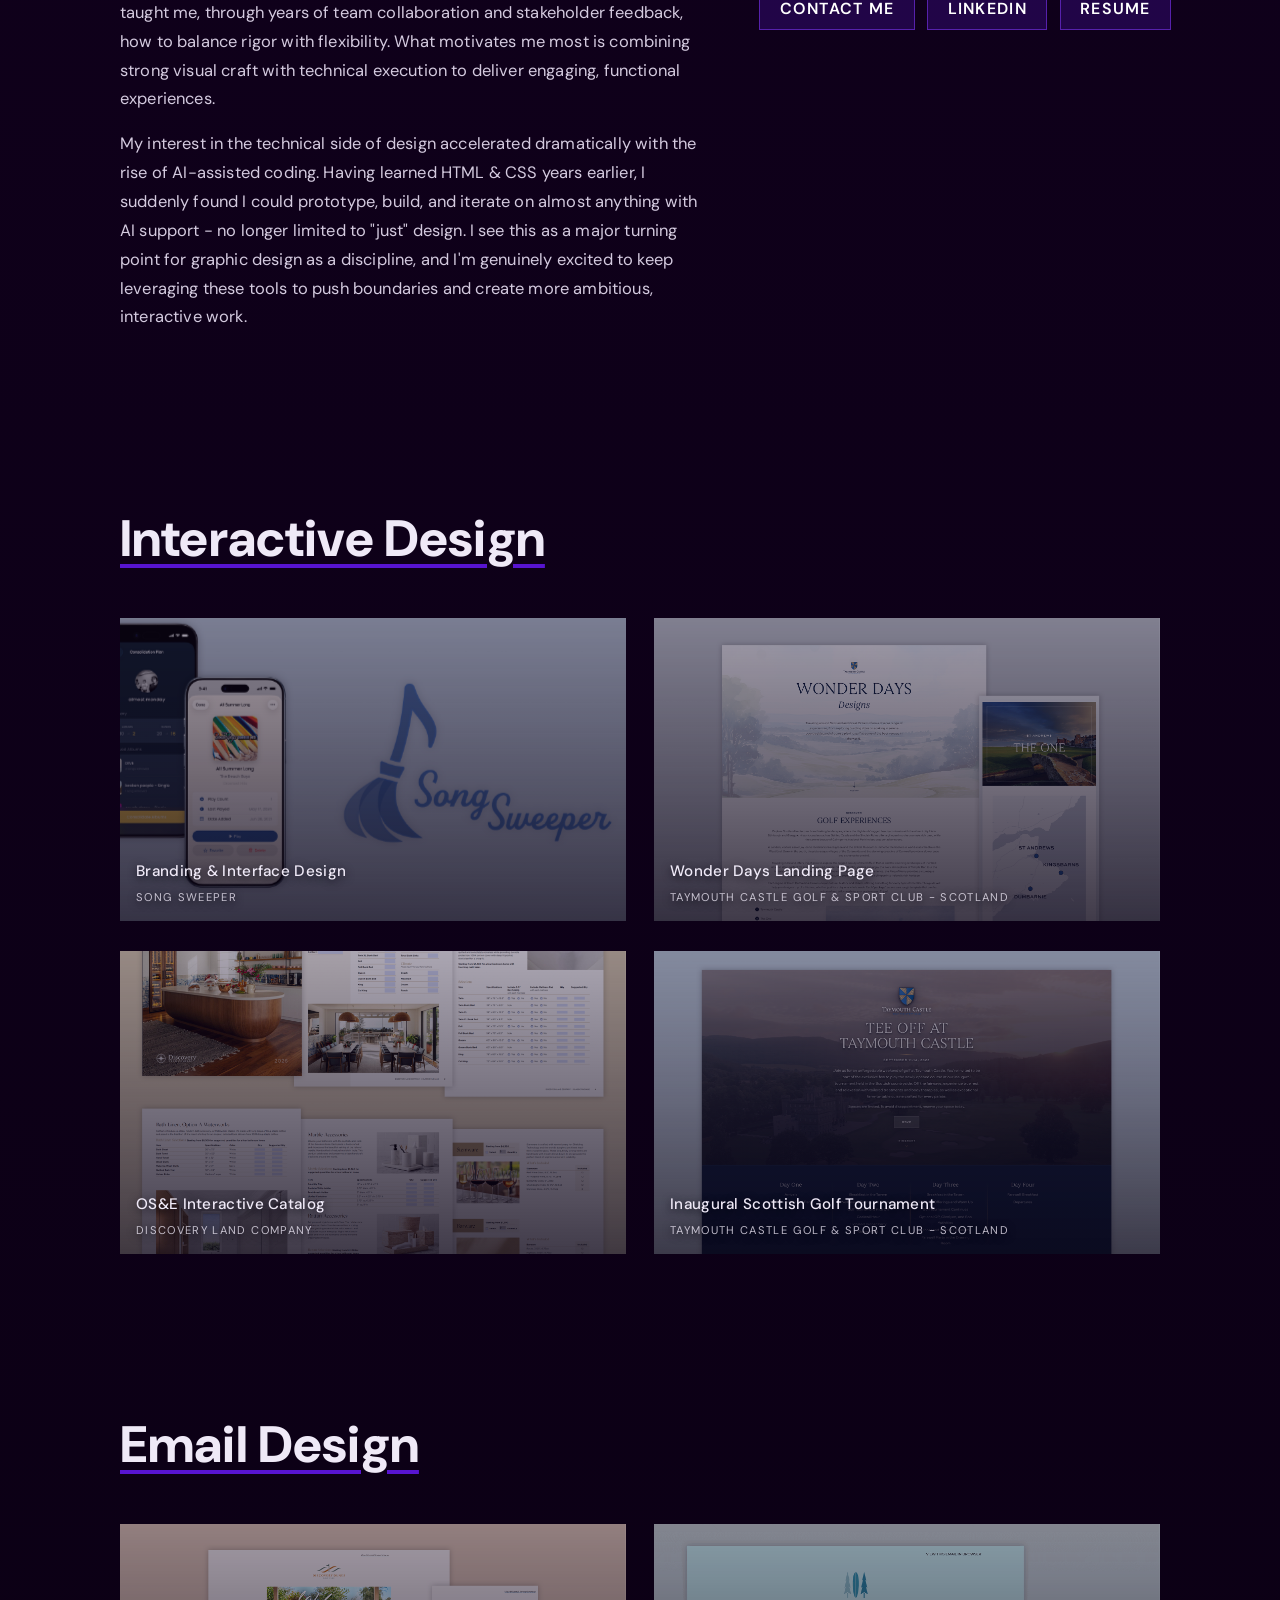
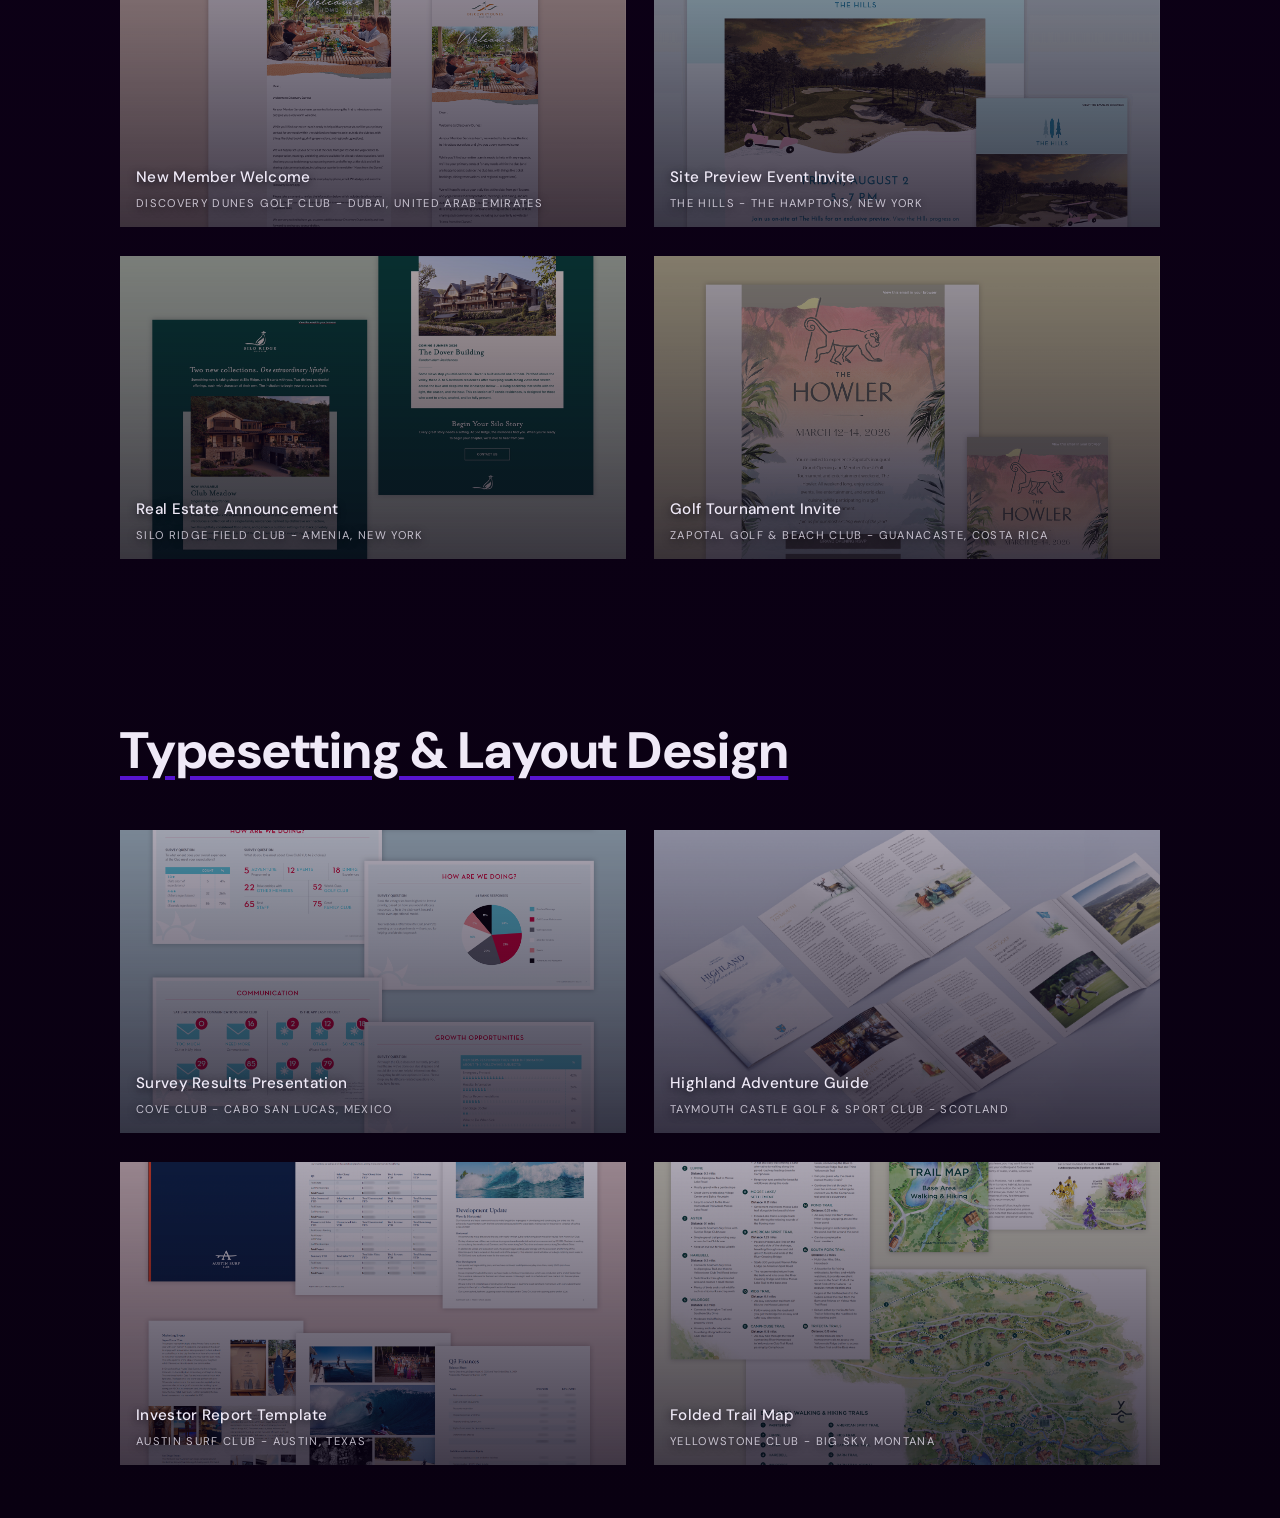
==== commit 34b75311: "Add Open Graph and Twitter share tags Include a meta description, canonical URL, and a 1200x630 shar" ====
--- a/index.html
+++ b/index.html
@@ -4,6 +4,39 @@
     <meta charset="UTF-8" />
     <meta name="viewport" content="width=device-width, initial-scale=1.0" />
     <title>Sarah Gaugler | Portfolio</title>
+    <meta
+      name="description"
+      content="Sarah Gaugler is a graphic and interactive designer. Her portfolio features brand, email, layout, and interactive work for luxury hospitality clients."
+    />
+    <link rel="canonical" href="https://www.sarahkgaugler.com/" />
+    <meta property="og:type" content="website" />
+    <meta property="og:url" content="https://www.sarahkgaugler.com/" />
+    <meta property="og:title" content="Sarah Gaugler | Portfolio" />
+    <meta
+      property="og:description"
+      content="Sarah Gaugler is a graphic and interactive designer. Her portfolio features brand, email, layout, and interactive work for luxury hospitality clients."
+    />
+    <meta
+      property="og:image"
+      content="https://www.sarahkgaugler.com/ASSETS/og-image.jpg"
+    />
+    <meta property="og:image:type" content="image/jpeg" />
+    <meta property="og:image:width" content="1200" />
+    <meta property="og:image:height" content="630" />
+    <meta
+      property="og:image:alt"
+      content="Sarah Gaugler's SKG monogram and name, with samples of her interactive, email, and layout design work"
+    />
+    <meta name="twitter:card" content="summary_large_image" />
+    <meta name="twitter:title" content="Sarah Gaugler | Portfolio" />
+    <meta
+      name="twitter:description"
+      content="Sarah Gaugler is a graphic and interactive designer. Her portfolio features brand, email, layout, and interactive work for luxury hospitality clients."
+    />
+    <meta
+      name="twitter:image"
+      content="https://www.sarahkgaugler.com/ASSETS/og-image.jpg"
+    />
     <link rel="icon" href="./favicon.svg" type="image/svg+xml" />
     <link rel="icon" href="./favicon-32.png" type="image/png" sizes="32x32" />
     <link rel="icon" href="./favicon-16.png" type="image/png" sizes="16x16" />
--- a/style.css
+++ b/style.css
@@ -886,6 +886,12 @@
     display: none;
   }
 
+  .top-nav__resume {
+    font-size: 0.85rem;
+    letter-spacing: 0.12em;
+    text-transform: uppercase;
+  }
+
   .top-nav__return {
     display: inline-flex;
     align-items: center;
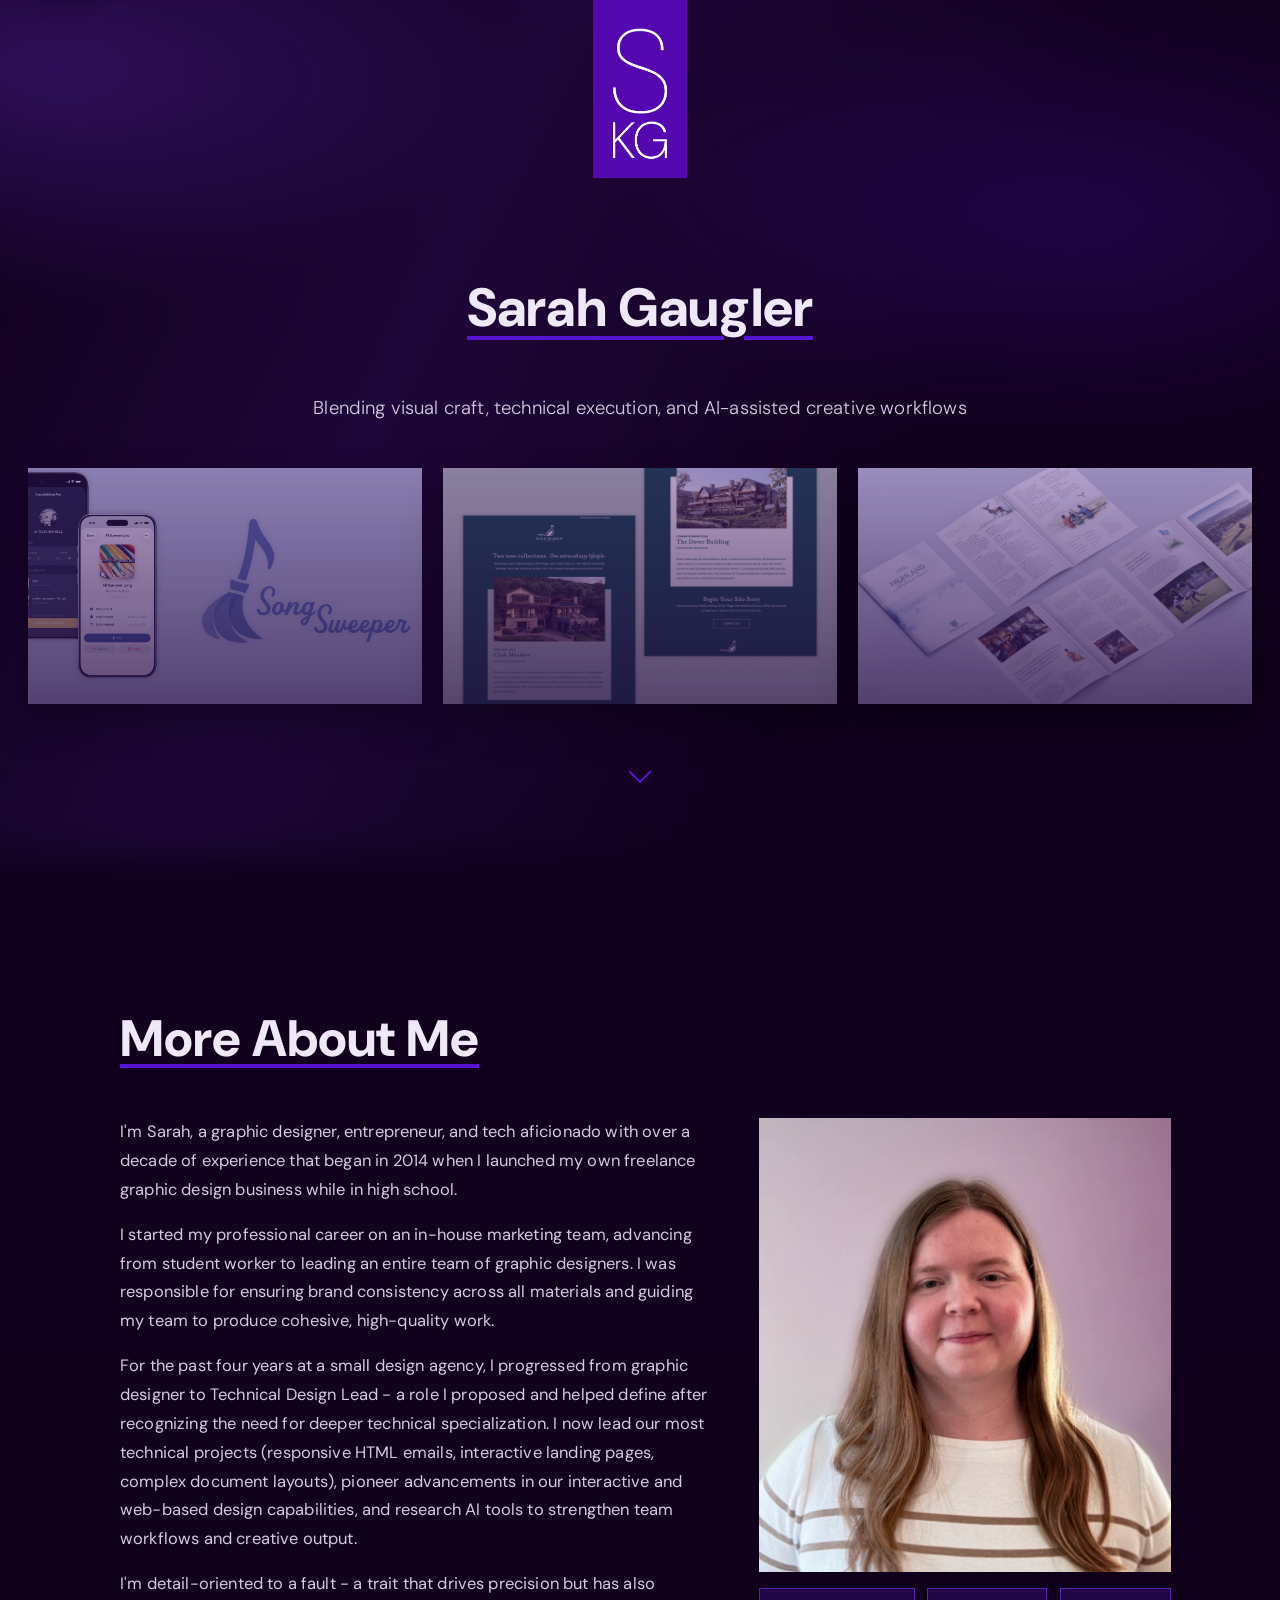
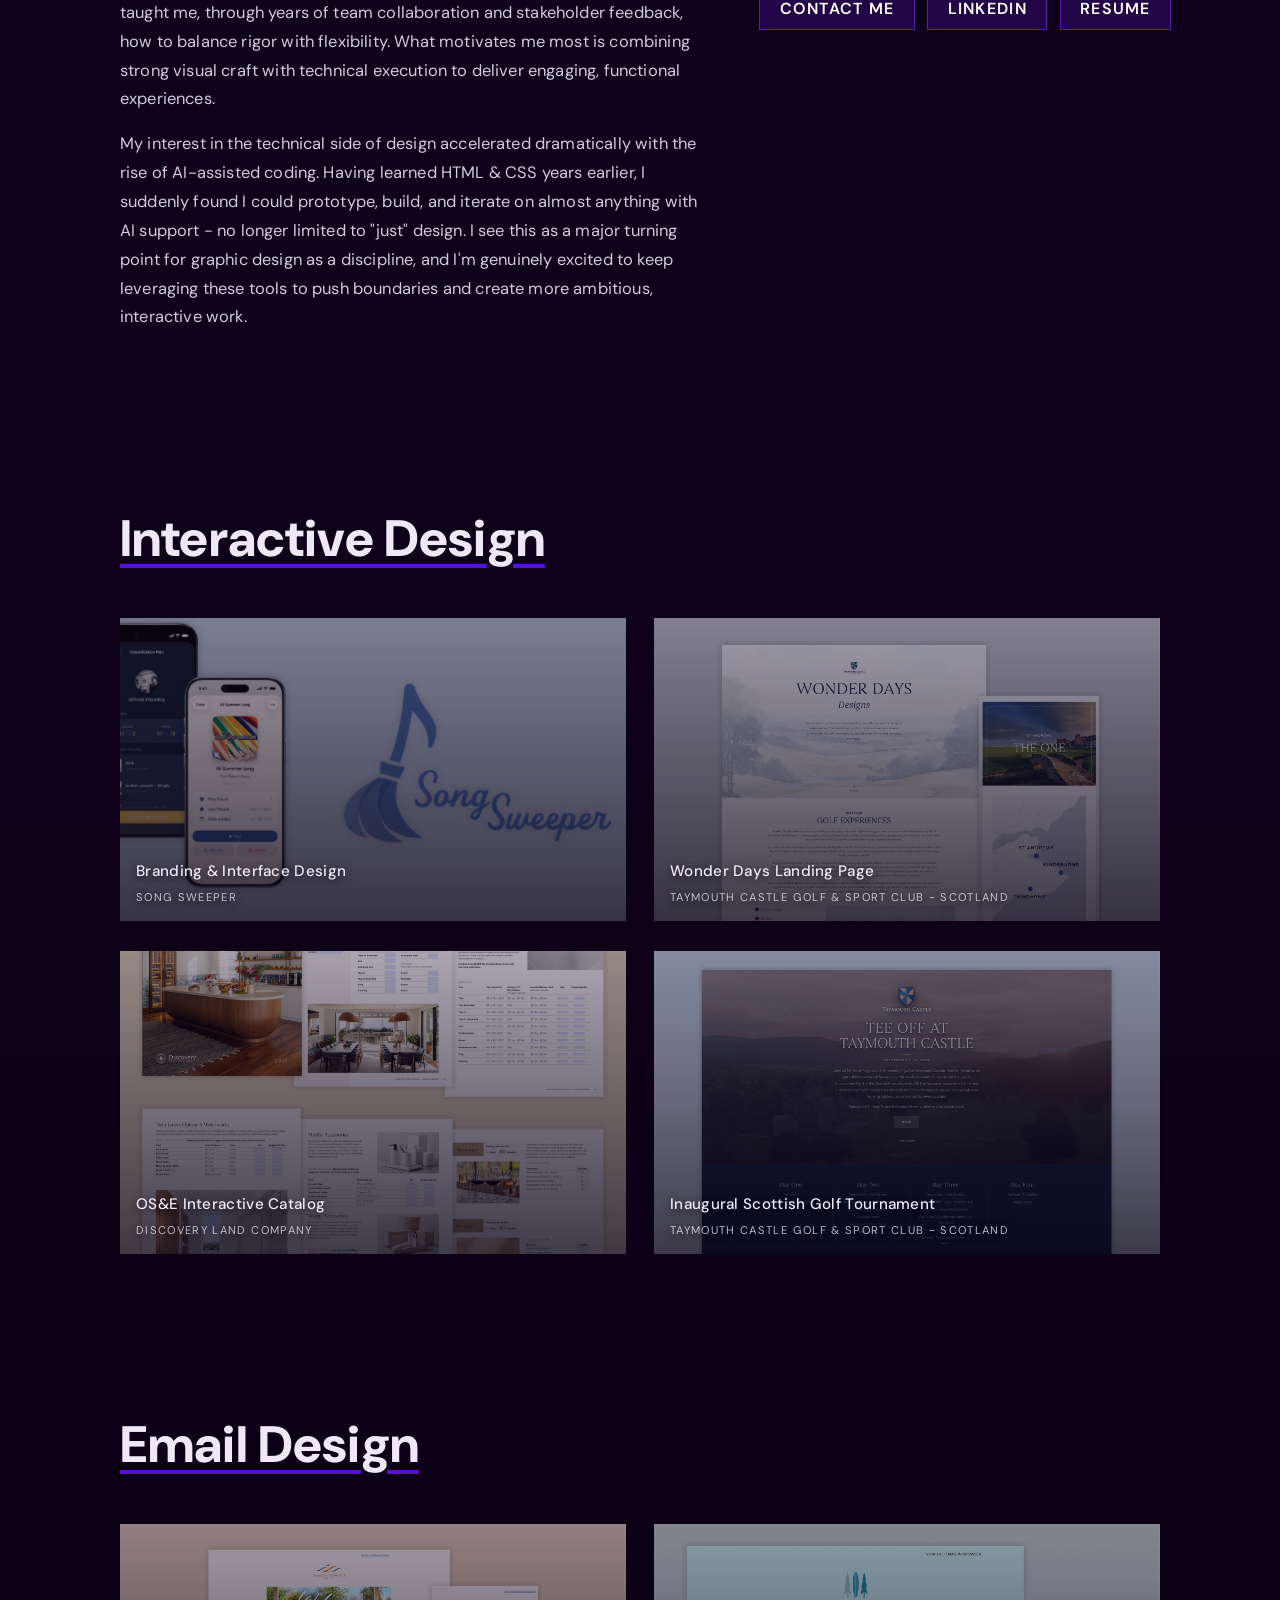
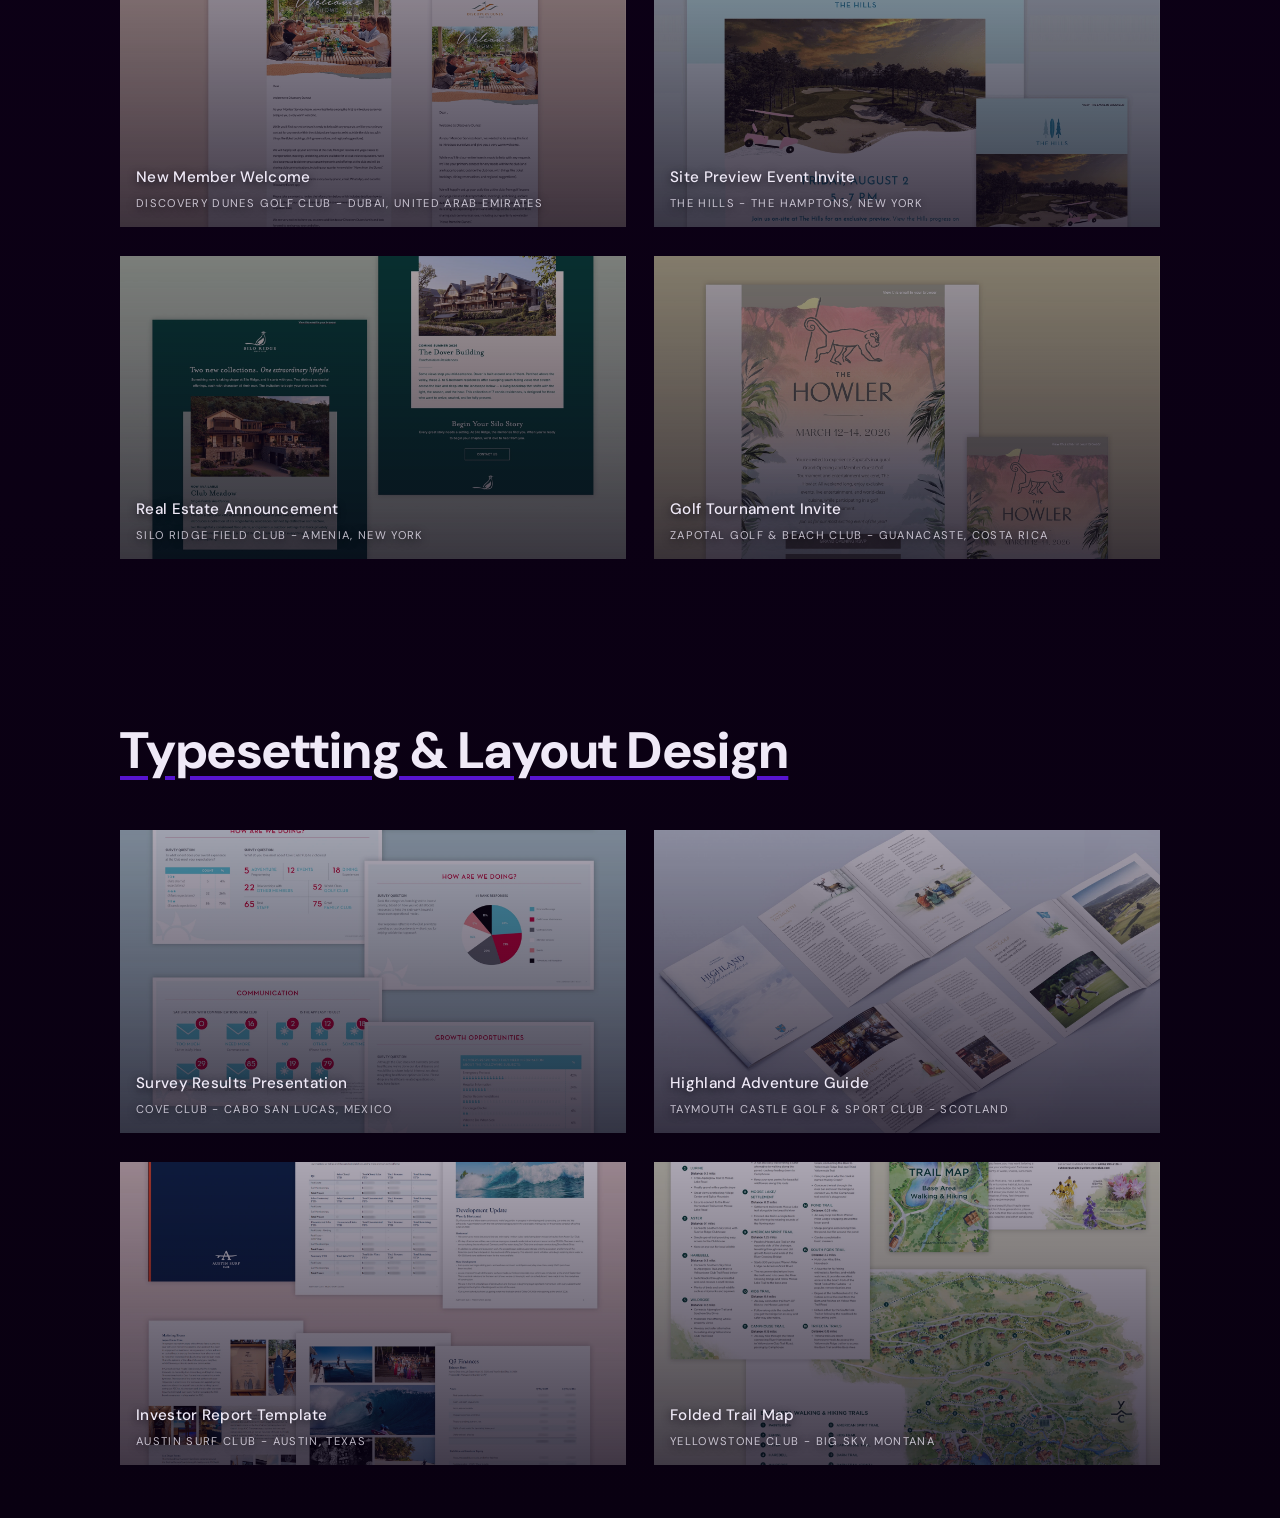
==== commit c7e584f6: "Compress portfolio images to high-quality WebP Resize each used image to about 2x its largest render" ====
--- a/index.html
+++ b/index.html
@@ -80,7 +80,7 @@
           <a class="hero__preview-tile" href="#interactive" aria-label="View Interactive Design work">
             <img
               class="hero__preview-image hero__preview-image--song-sweeper"
-              src="./ASSETS/INTERACTIVE_SONGSWEEPER_2.png"
+              src="./ASSETS/INTERACTIVE_SONGSWEEPER_2.webp"
               alt=""
               aria-hidden="true"
             />
@@ -89,7 +89,7 @@
           <a class="hero__preview-tile" href="#emails" aria-label="View Email Design work">
             <img
               class="hero__preview-image"
-              src="./ASSETS/EMAIL_SILO_2.png"
+              src="./ASSETS/EMAIL_SILO_2.webp"
               alt=""
               aria-hidden="true"
             />
@@ -98,7 +98,7 @@
           <a class="hero__preview-tile" href="#type-layout" aria-label="View Typesetting and Layout Design work">
             <img
               class="hero__preview-image"
-              src="./ASSETS/LAYOUT_TAYMOUTH.png"
+              src="./ASSETS/LAYOUT_TAYMOUTH.webp"
               alt=""
               aria-hidden="true"
             />
@@ -152,7 +152,7 @@
             <aside class="about-side">
               <img
                 class="about-image"
-                src="./ASSETS/SKG_HEADSHOT_2026.png"
+                src="./ASSETS/SKG_HEADSHOT_2026.webp"
                 alt="Portrait of Sarah Gaugler"
               />
               <div class="about-buttons">
--- a/style.css
+++ b/style.css
@@ -721,6 +721,7 @@
 .project-modal__media {
   width: 100%;
   height: auto;
+  display: block;
   object-fit: cover;
   margin: 0 auto;
 }
@@ -793,6 +794,7 @@
 .project-modal__secondary-image {
   width: 100%;
   height: auto;
+  display: block;
   object-fit: cover;
 }
 
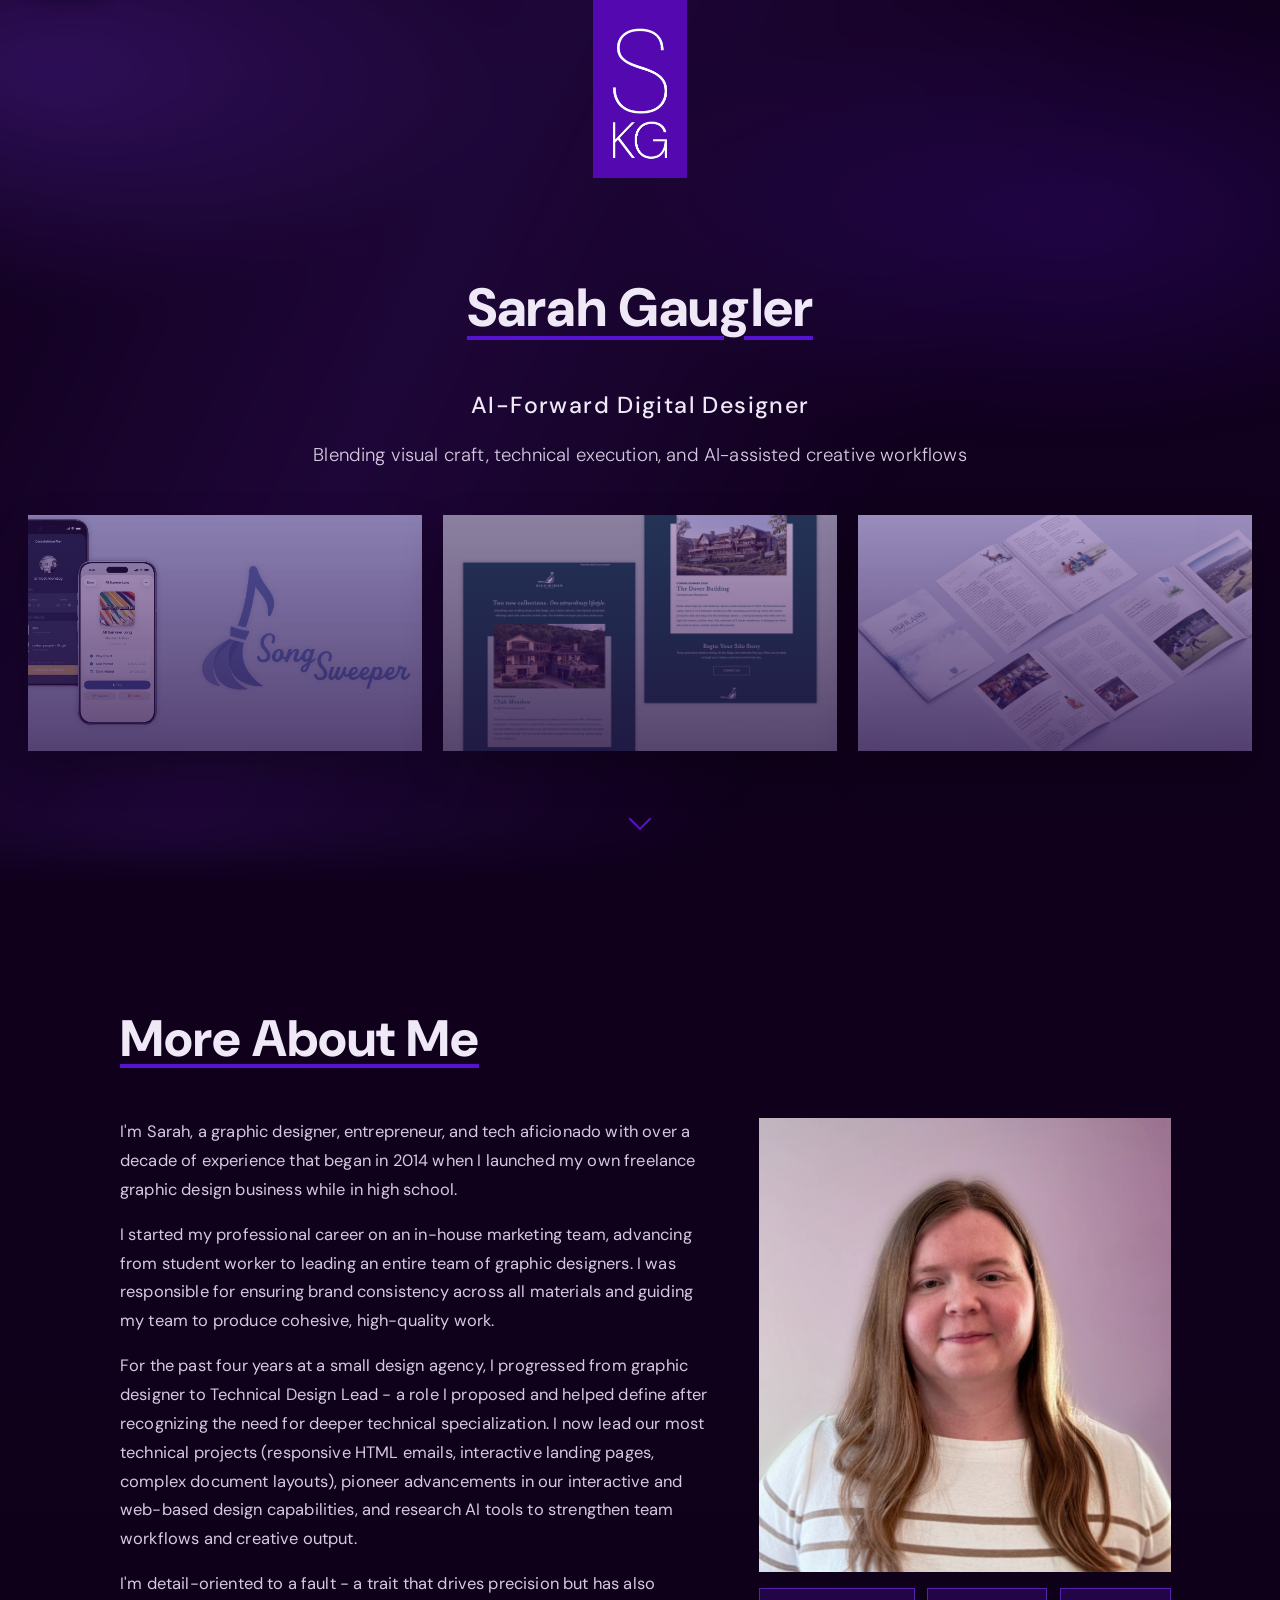
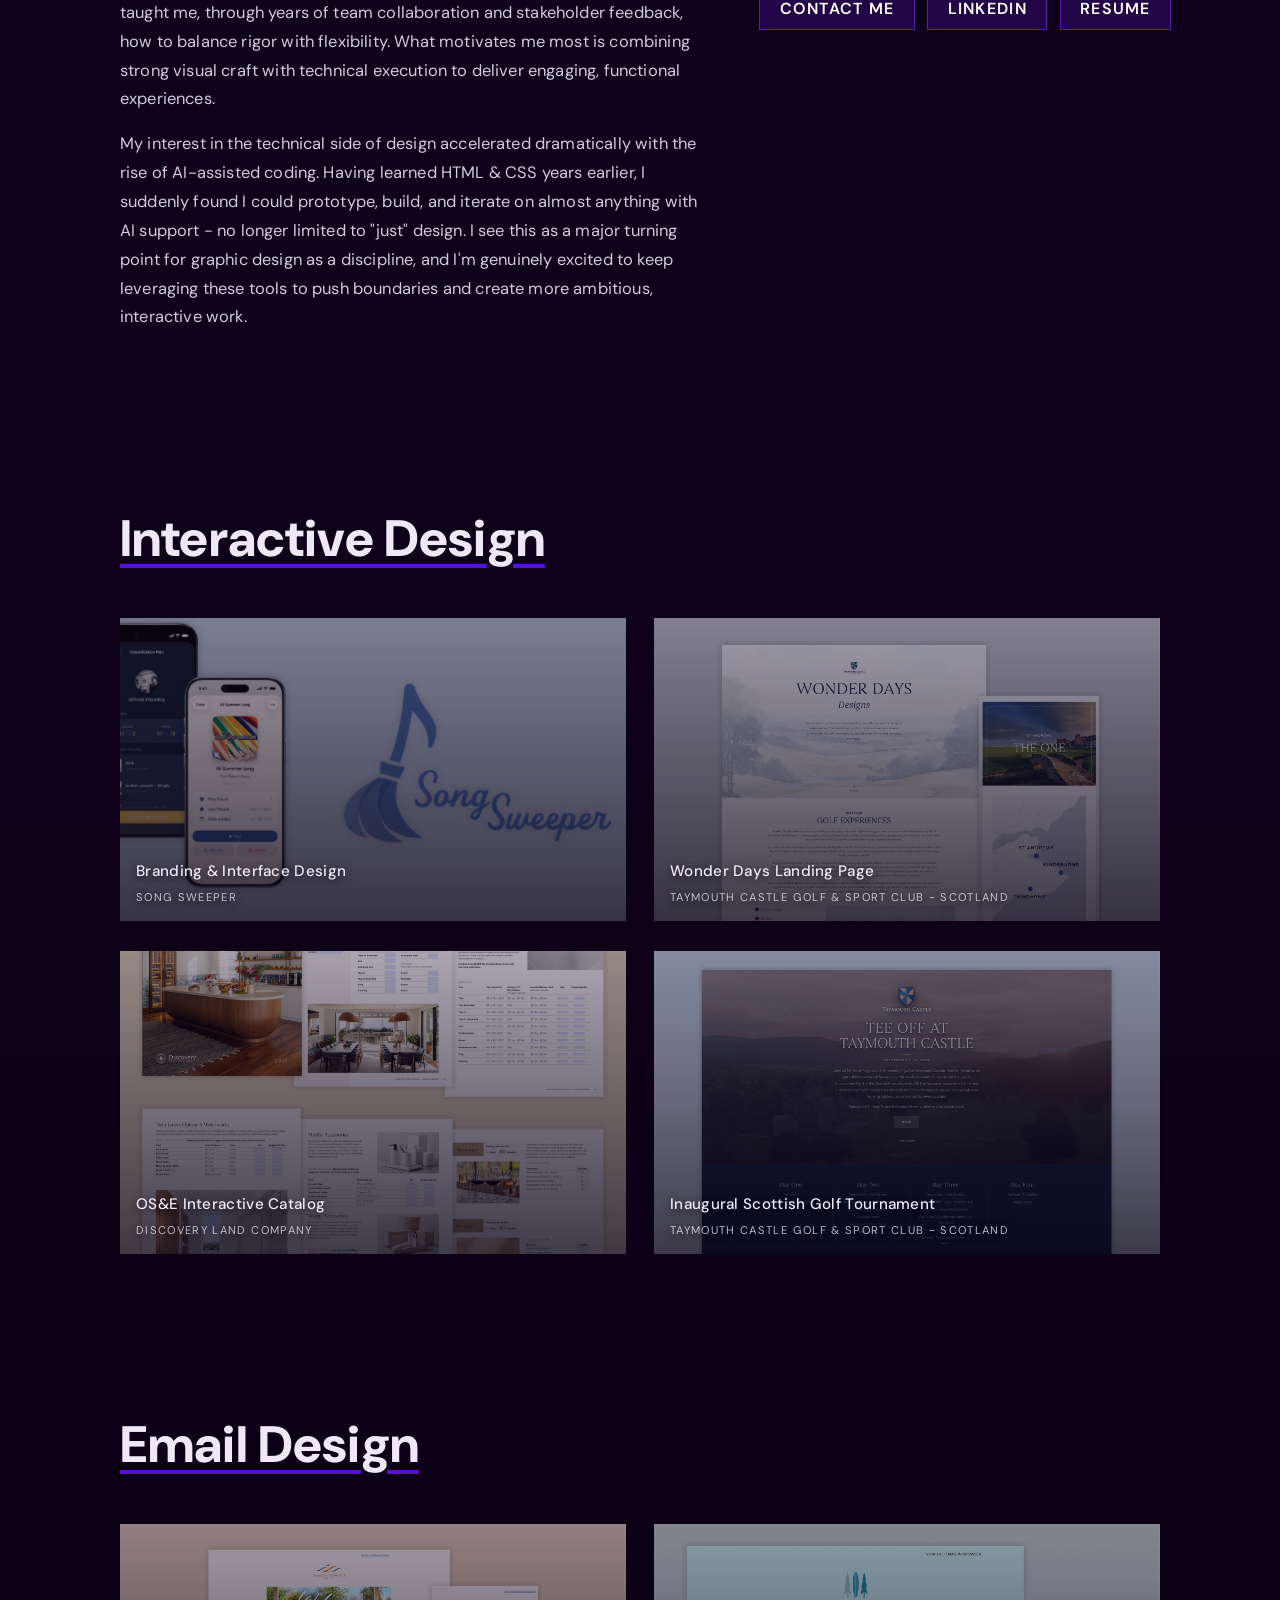
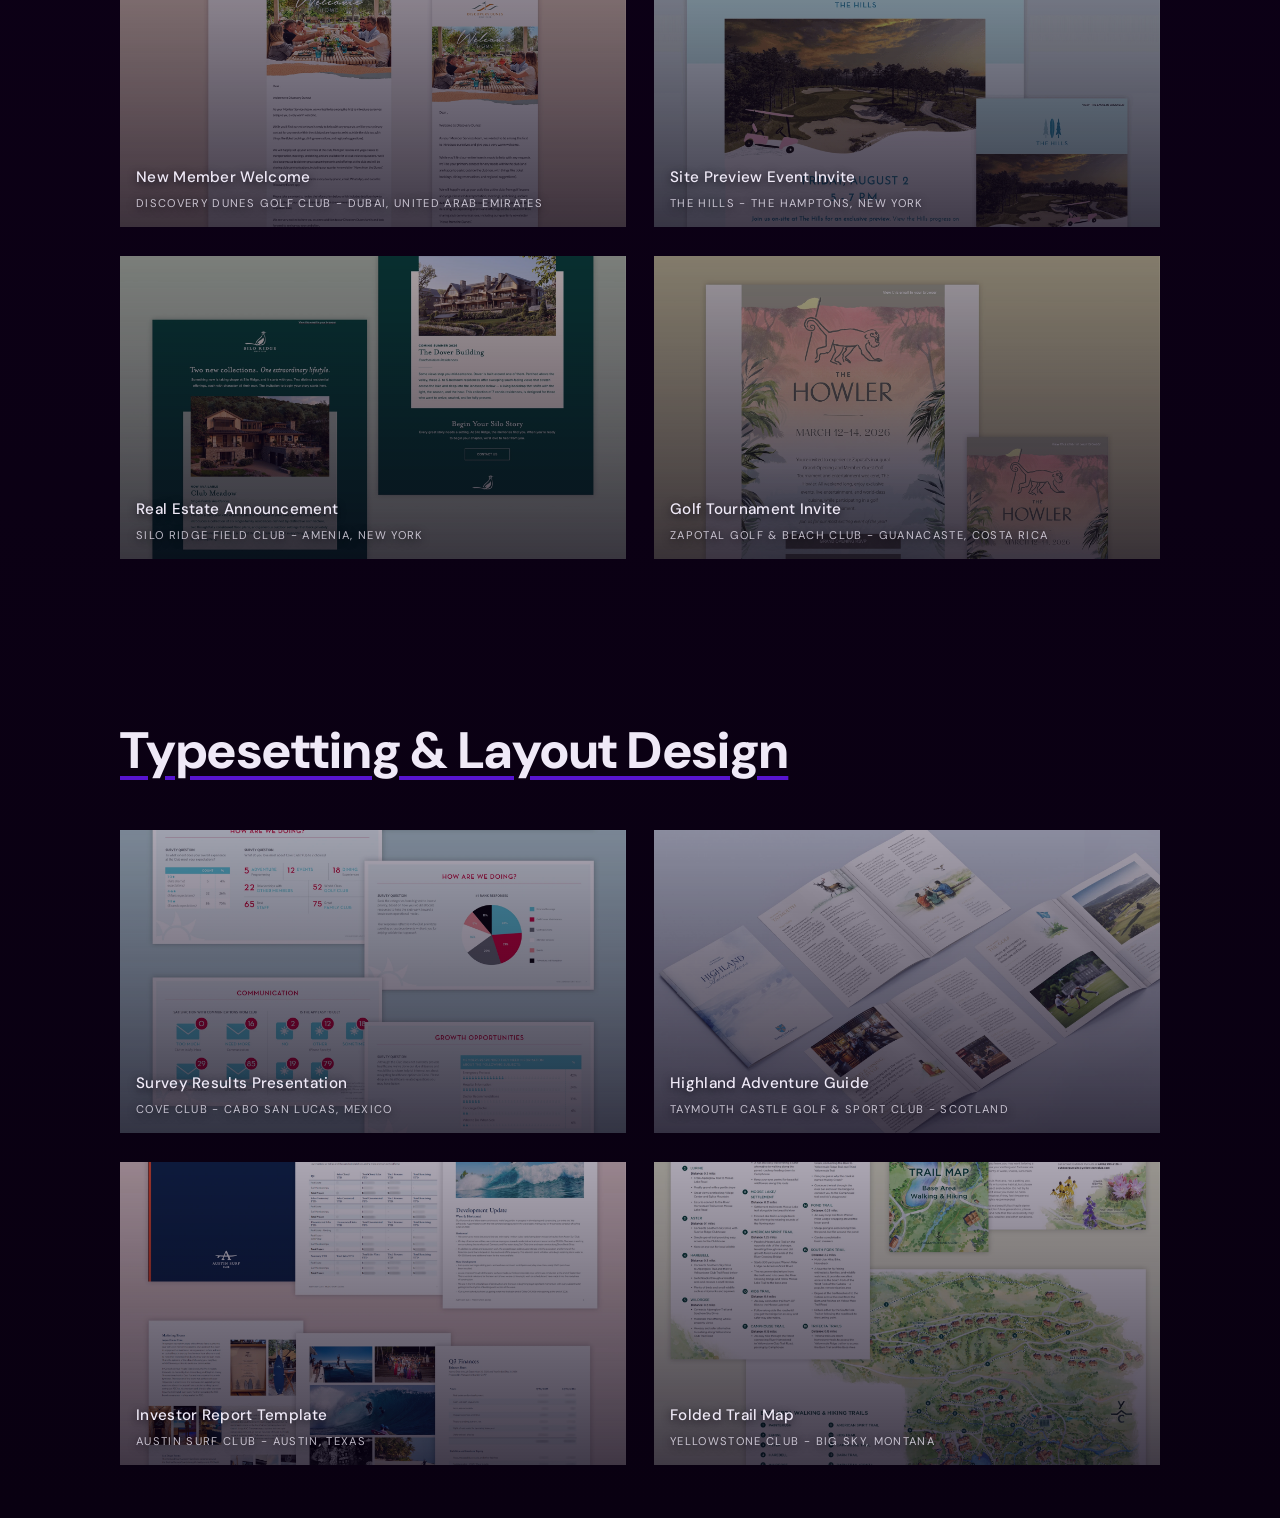
==== commit ea6262ea: "Add AI-Forward Digital Designer role line Place the role under the hero name, refresh the meta and s" ====
--- a/index.html
+++ b/index.html
@@ -6,7 +6,7 @@
     <title>Sarah Gaugler | Portfolio</title>
     <meta
       name="description"
-      content="Sarah Gaugler is a graphic and interactive designer. Her portfolio features brand, email, layout, and interactive work for luxury hospitality clients."
+      content="Sarah Gaugler is an AI-forward digital designer creating web, email, and interactive experiences, plus brand and layout work for luxury hospitality clients."
     />
     <link rel="canonical" href="https://www.sarahkgaugler.com/" />
     <meta property="og:type" content="website" />
@@ -14,7 +14,7 @@
     <meta property="og:title" content="Sarah Gaugler | Portfolio" />
     <meta
       property="og:description"
-      content="Sarah Gaugler is a graphic and interactive designer. Her portfolio features brand, email, layout, and interactive work for luxury hospitality clients."
+      content="Sarah Gaugler is an AI-forward digital designer creating web, email, and interactive experiences, plus brand and layout work for luxury hospitality clients."
     />
     <meta
       property="og:image"
@@ -31,7 +31,7 @@
     <meta name="twitter:title" content="Sarah Gaugler | Portfolio" />
     <meta
       name="twitter:description"
-      content="Sarah Gaugler is a graphic and interactive designer. Her portfolio features brand, email, layout, and interactive work for luxury hospitality clients."
+      content="Sarah Gaugler is an AI-forward digital designer creating web, email, and interactive experiences, plus brand and layout work for luxury hospitality clients."
     />
     <meta
       name="twitter:image"
@@ -73,6 +73,7 @@
       <section id="home" class="hero">
         <img src="./ASSETS/SKG_BANNER.png" alt="SKG Logo" class="hero__logo" />
         <h1 class="hero__title">Sarah Gaugler</h1>
+        <p class="hero__role">AI-Forward Digital Designer</p>
         <p class="hero__intro">
           Blending visual craft, technical execution, and AI-assisted creative workflows
         </p>
--- a/style.css
+++ b/style.css
@@ -186,6 +186,15 @@
   text-decoration-thickness: 4px;
   text-decoration-color: var(--accent);
   text-underline-offset: 0.18em;
+}
+
+.hero__role {
+  margin: 0 auto;
+  color: var(--text);
+  font-size: clamp(1.12rem, 1.9vw, 1.45rem);
+  font-weight: 500;
+  letter-spacing: 0.06em;
+  line-height: 1.35;
 }
 
 .hero__intro {
@@ -364,6 +373,7 @@
 
 .hero__logo,
 .hero__title,
+.hero__role,
 .hero__intro,
 .hero__preview-tile {
   opacity: 0;
@@ -397,12 +407,21 @@
     transform 0.62s cubic-bezier(0.2, 0.9, 0.2, 1.05) 0.08s;
 }
 
+body.is-ready .hero__role {
+  animation: heroLinkIn 0.48s cubic-bezier(0.2, 0.9, 0.2, 1.02) forwards;
+  animation-delay: 0.16s;
+}
+
 .hero__logo {
   transform: translateY(-34px) scale(0.72) rotate(-7deg);
 }
 
 .hero__title {
   transform: translateY(24px) scale(0.95);
+}
+
+.hero__role {
+  transform: translateY(24px) scale(0.97);
 }
 
 .hero__intro {
@@ -855,6 +874,10 @@
     font-size: 1.02rem;
   }
 
+  .hero__role {
+    letter-spacing: 0.04em;
+  }
+
   .hero__preview-strip {
     grid-template-columns: 1fr;
     width: min(560px, calc(100% - 1rem));
@@ -954,6 +977,7 @@
 
   .hero__logo,
   .hero__title,
+  .hero__role,
   .hero__intro,
   .hero__preview-tile {
     opacity: 1 !important;
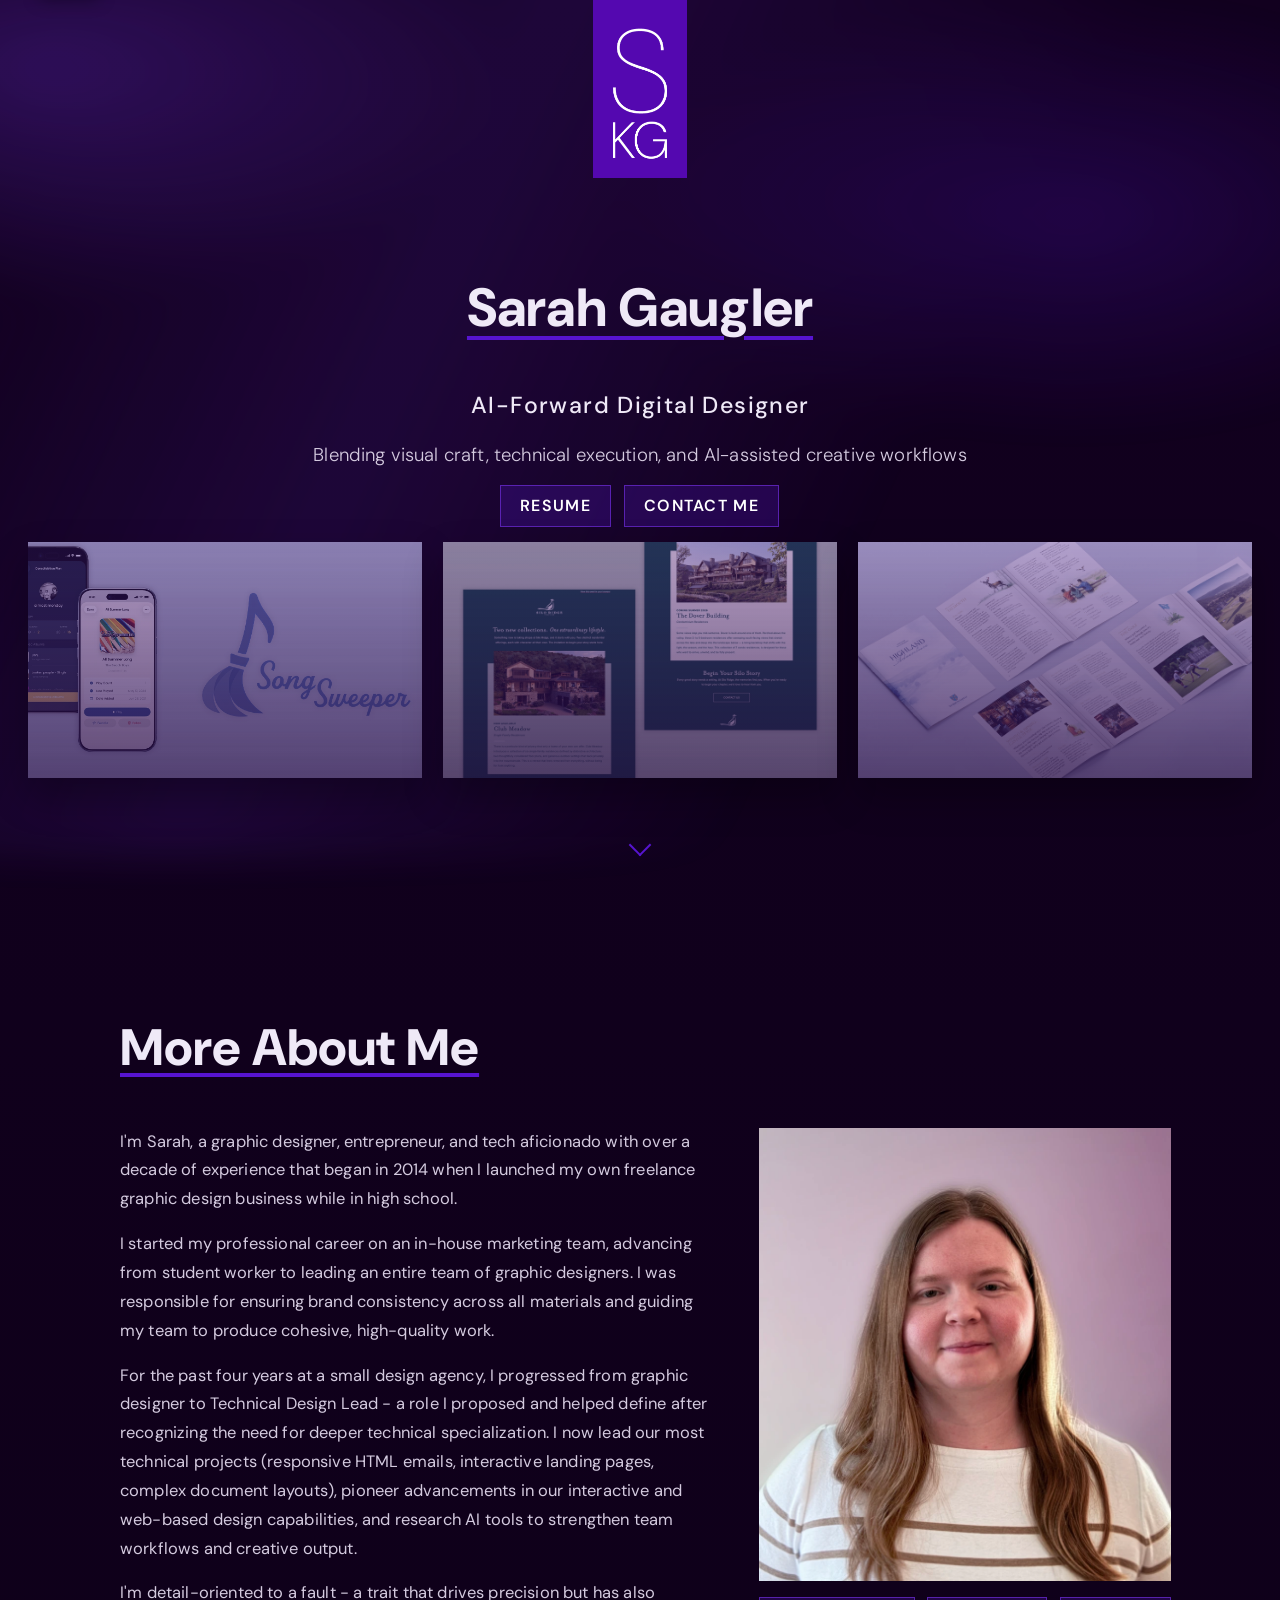
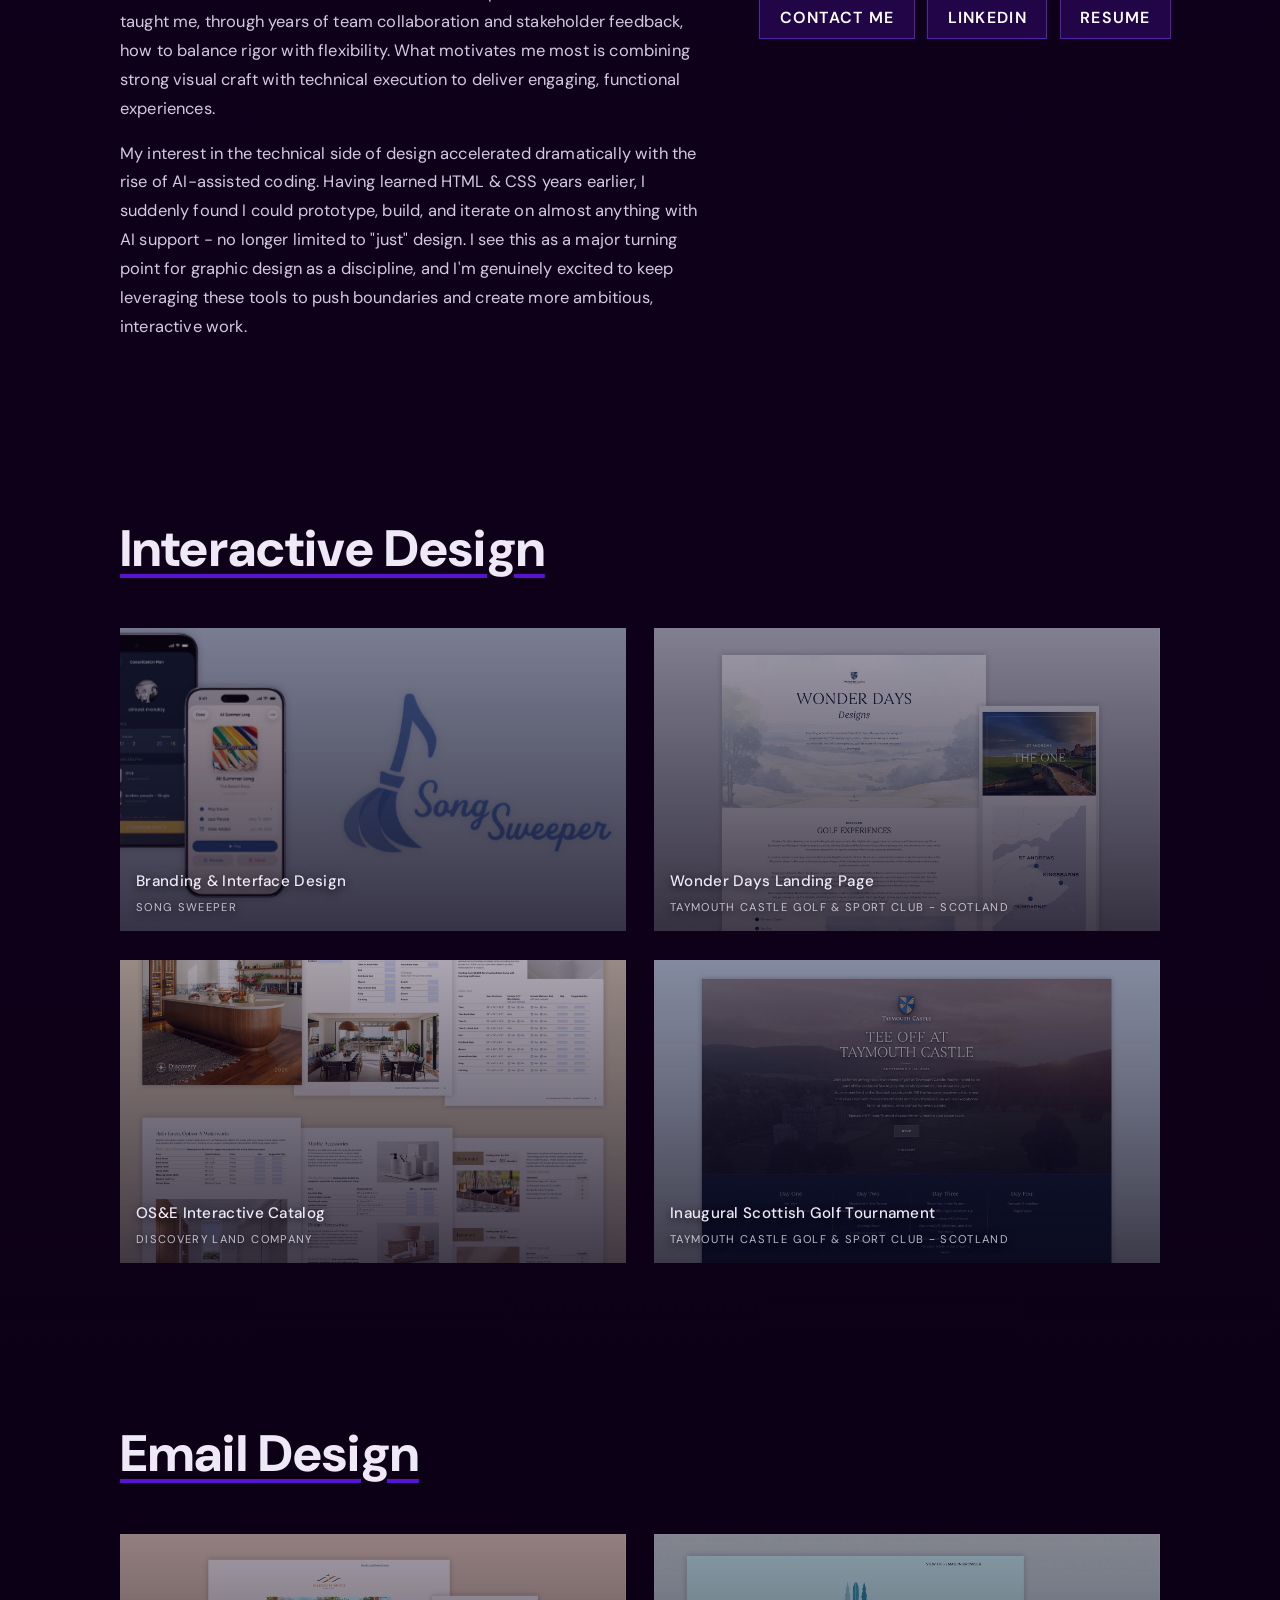
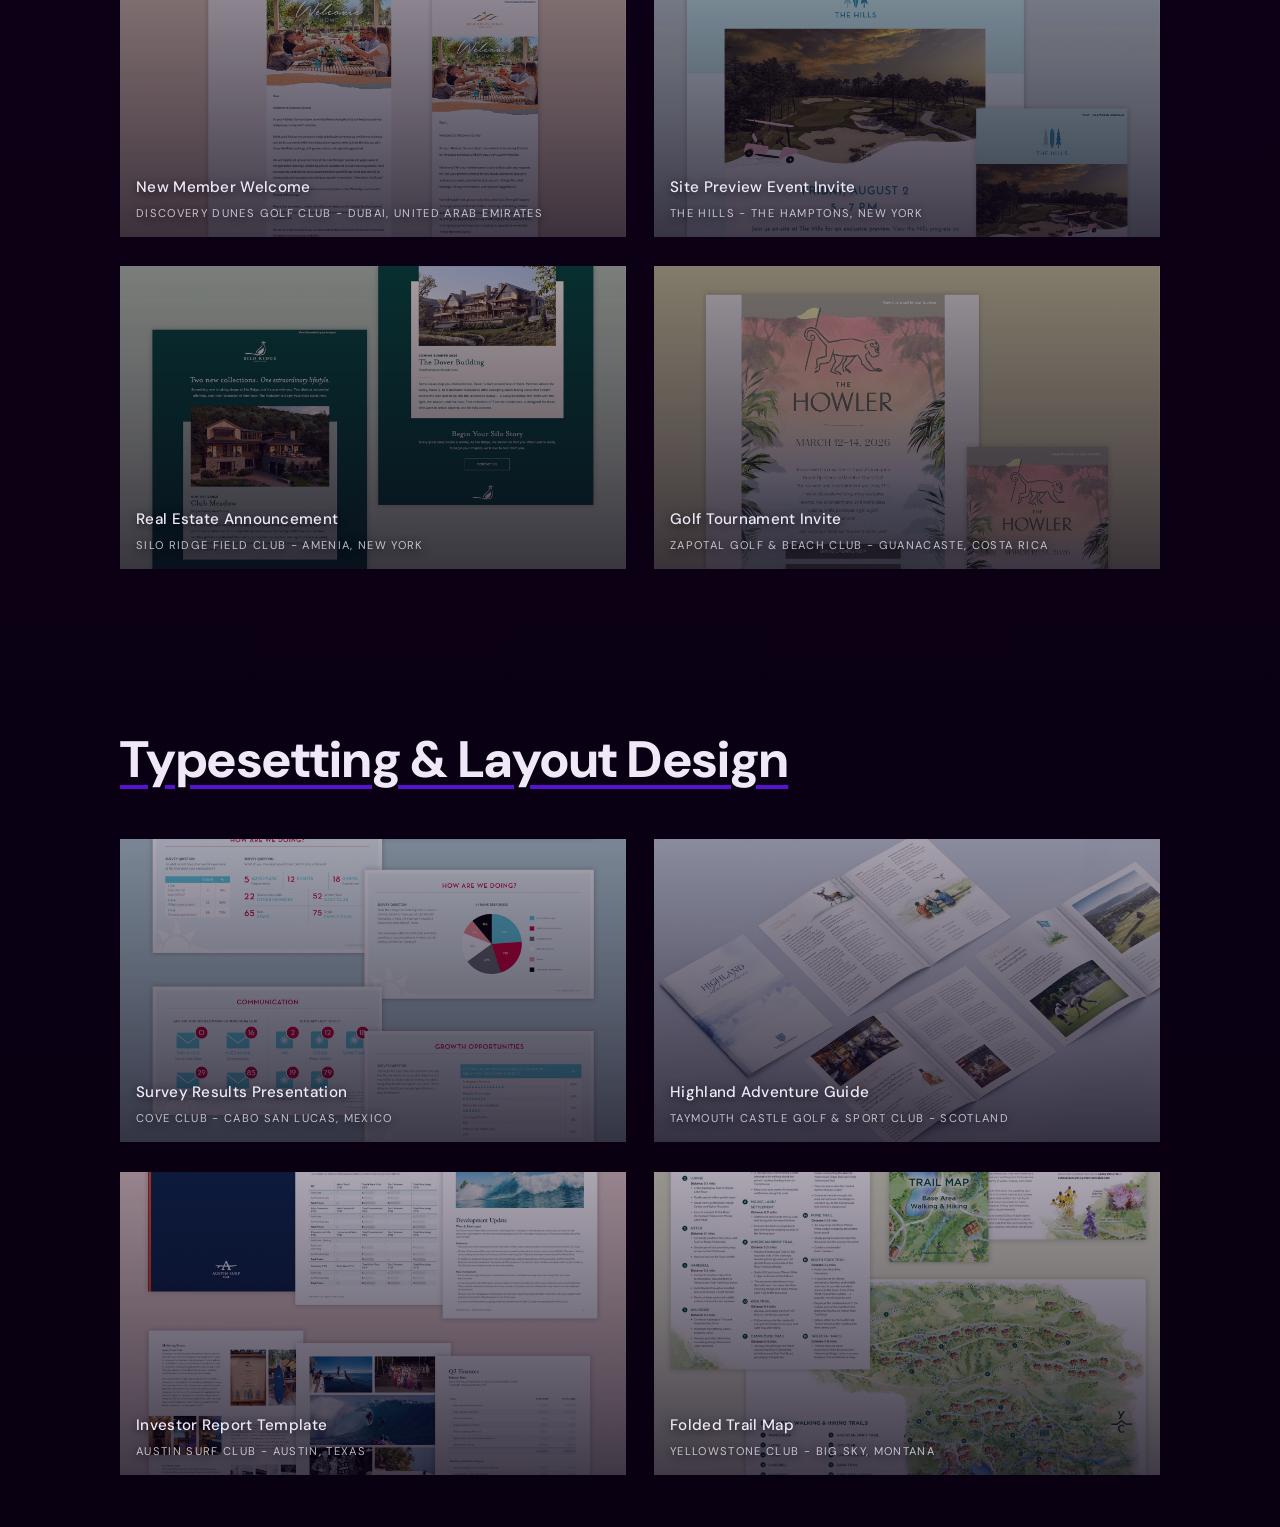
==== commit 3e767f6a: "Add Resume and Contact Me buttons to the hero Place the same button style used in About under the he" ====
--- a/index.html
+++ b/index.html
@@ -77,6 +77,10 @@
         <p class="hero__intro">
           Blending visual craft, technical execution, and AI-assisted creative workflows
         </p>
+        <div class="hero__actions">
+          <a class="button" href="./ASSETS/SKG_RESUME_2026.pdf" target="_blank" rel="noopener">Resume</a>
+          <a class="button" href="mailto:sarah.kallista@outlook.com">Contact Me</a>
+        </div>
         <nav class="hero__preview-strip" aria-label="Featured portfolio sections">
           <a class="hero__preview-tile" href="#interactive" aria-label="View Interactive Design work">
             <img
--- a/style.css
+++ b/style.css
@@ -205,6 +205,19 @@
   font-size: 1.16rem;
   font-weight: 300;
   line-height: 1.55;
+}
+
+.hero__actions {
+  display: flex;
+  flex-wrap: wrap;
+  justify-content: center;
+  align-items: center;
+  gap: 0.8rem;
+  margin-top: -30px;
+}
+
+.hero__actions .button {
+  white-space: nowrap;
 }
 
 .hero__preview-strip {
@@ -375,6 +388,7 @@
 .hero__title,
 .hero__role,
 .hero__intro,
+.hero__actions,
 .hero__preview-tile {
   opacity: 0;
 }
@@ -428,8 +442,17 @@
   transform: translateY(26px) scale(0.98);
 }
 
+.hero__actions {
+  transform: translateY(26px) scale(0.98);
+}
+
 body.is-ready .hero__intro {
   animation: heroLinkIn 0.5s cubic-bezier(0.2, 0.9, 0.2, 1.02) forwards;
+}
+
+body.is-ready .hero__actions {
+  animation: heroLinkIn 0.5s cubic-bezier(0.2, 0.9, 0.2, 1.02) forwards;
+  animation-delay: 0.3s;
 }
 
 body.is-ready .hero__preview-tile {
@@ -979,6 +1002,7 @@
   .hero__title,
   .hero__role,
   .hero__intro,
+  .hero__actions,
   .hero__preview-tile {
     opacity: 1 !important;
     transform: none !important;
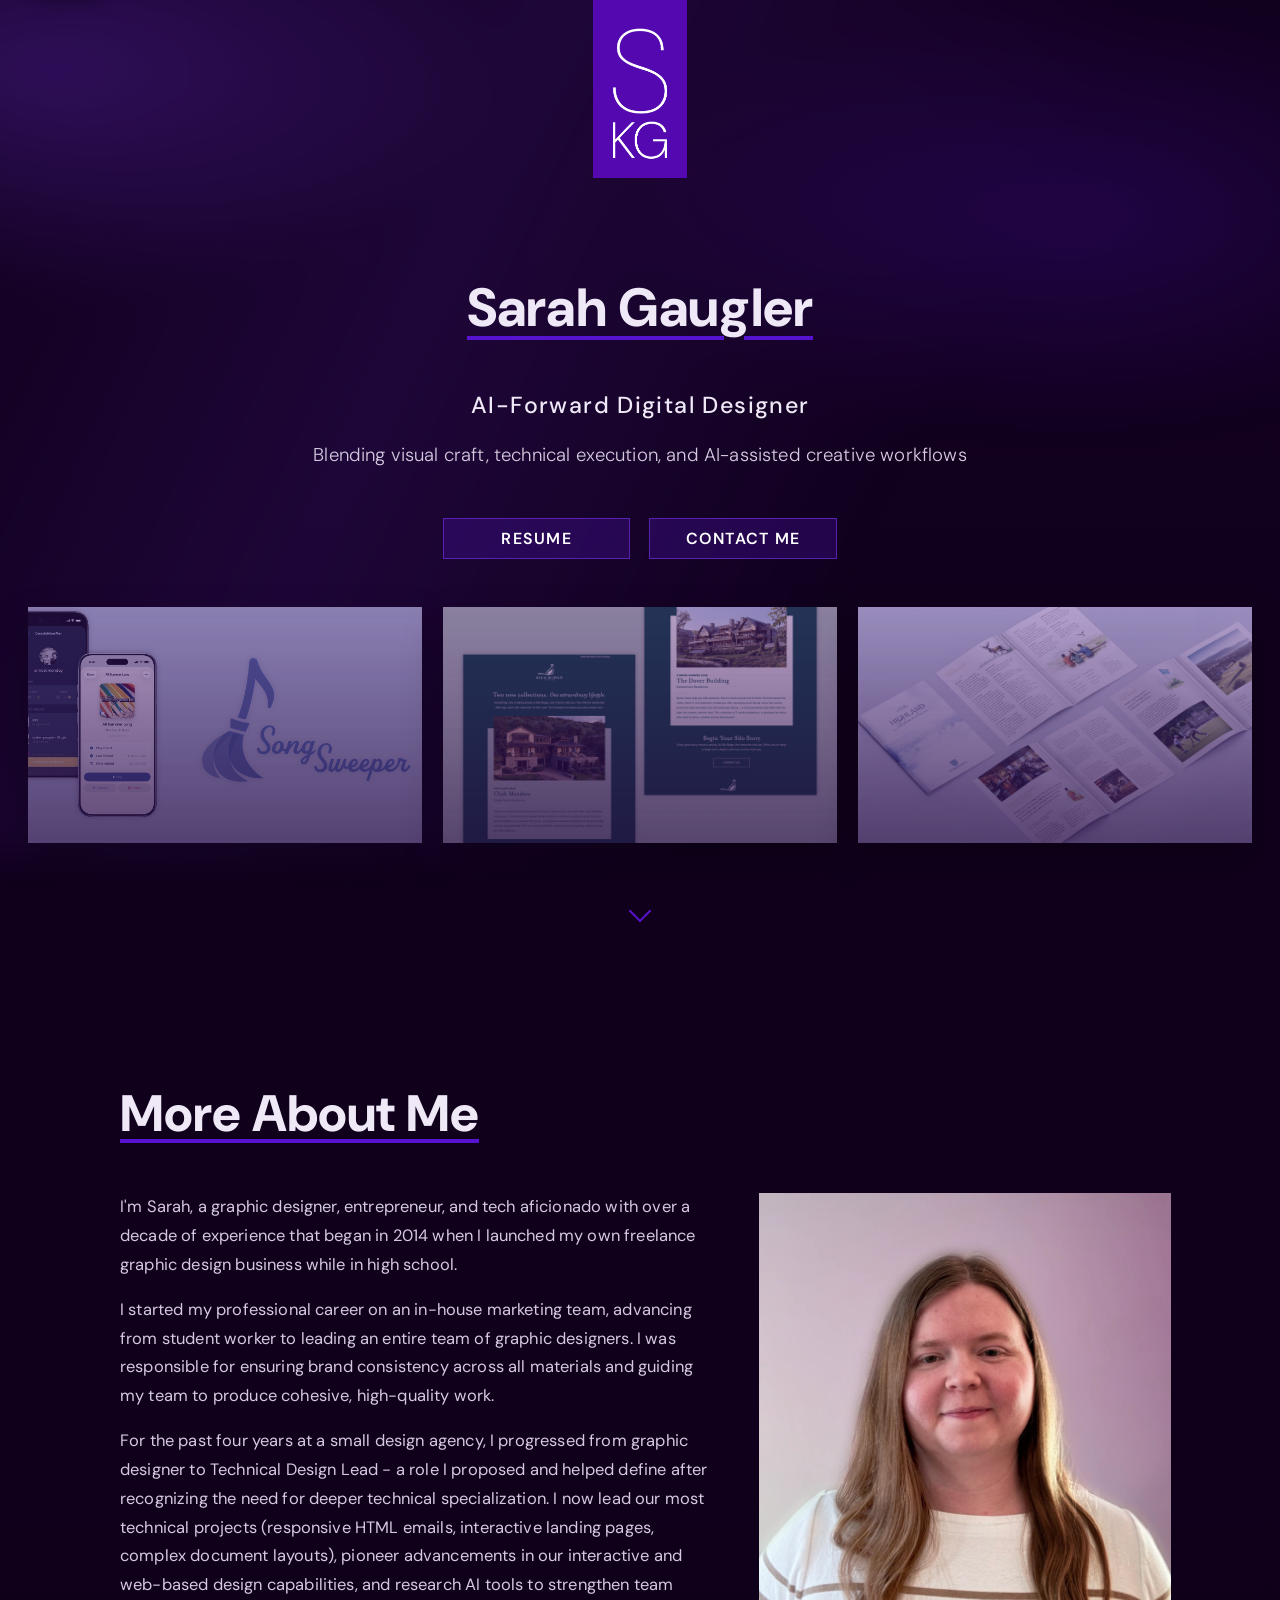
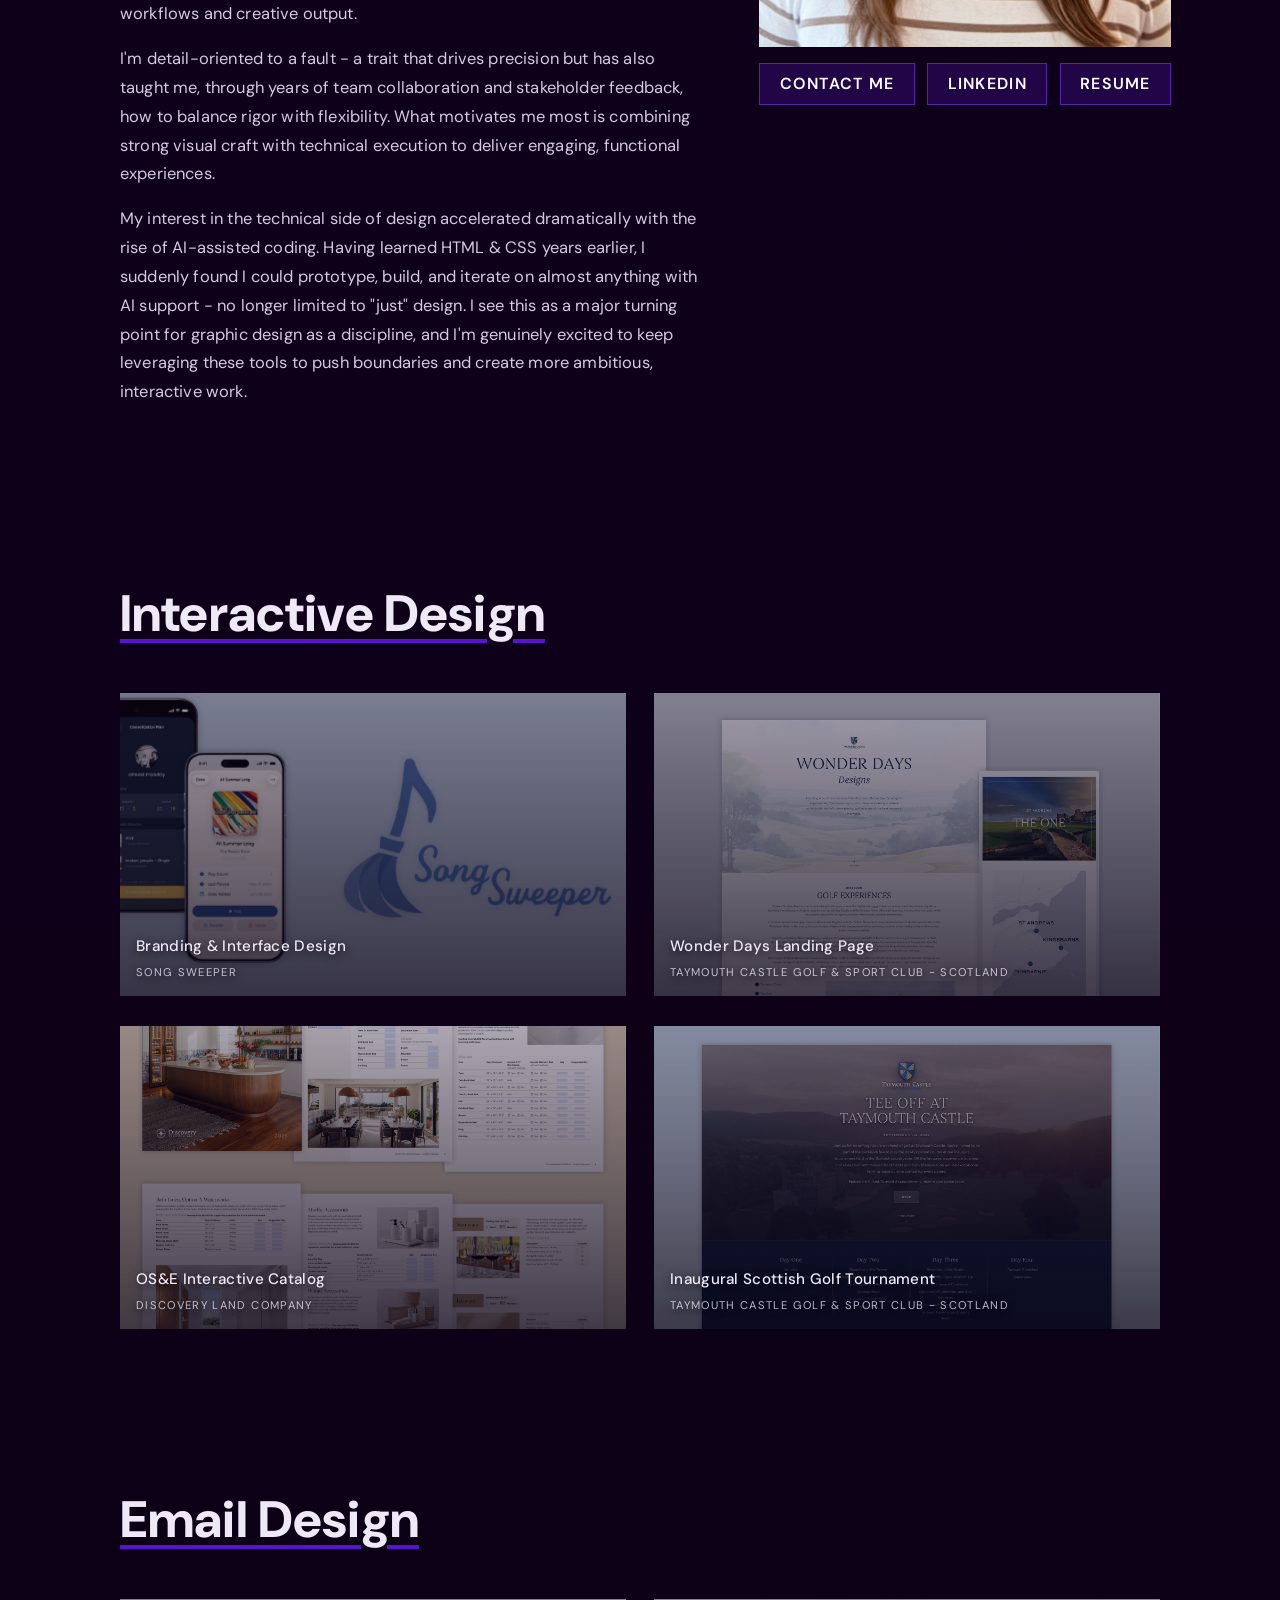
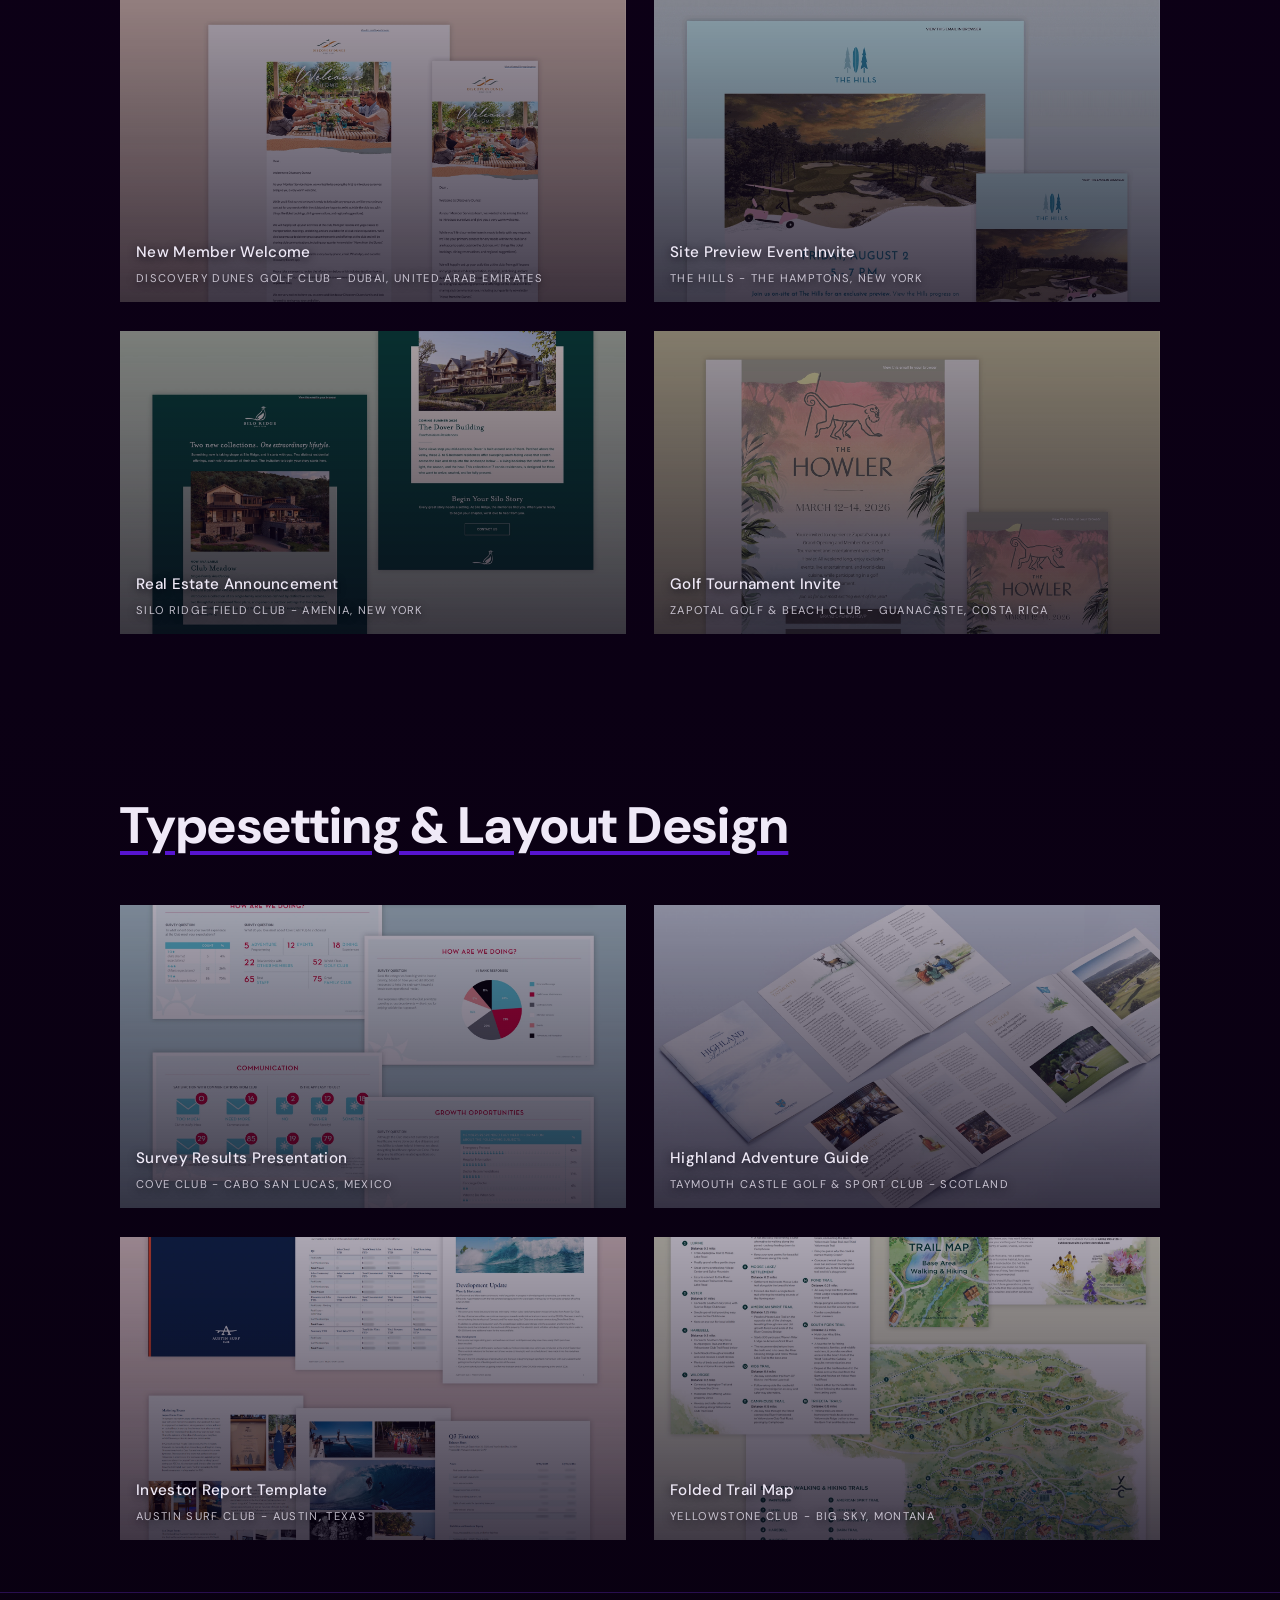
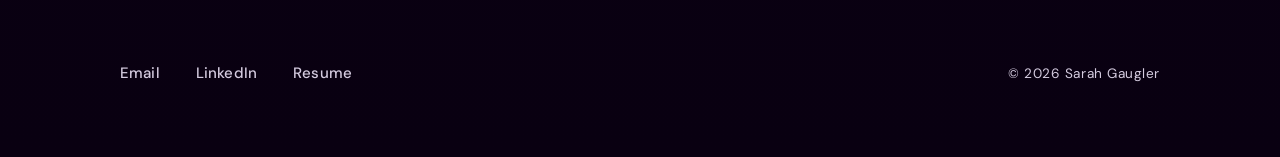
==== commit 9318c4ff: "Add a simple site footer with contact links Add an understated footer with Email, LinkedIn, and Resu" ====
--- a/index.html
+++ b/index.html
@@ -195,6 +195,25 @@
 
     </main>
 
+    <footer class="site-footer">
+      <div class="content-shell site-footer__inner">
+        <nav class="site-footer__nav" aria-label="Footer links">
+          <ul class="site-footer__links">
+            <li>
+              <a href="mailto:sarah.kallista@outlook.com">Email</a>
+            </li>
+            <li>
+              <a href="https://www.linkedin.com/in/sarah-kallista-gaugler/" target="_blank" rel="noopener">LinkedIn</a>
+            </li>
+            <li>
+              <a href="./ASSETS/SKG_RESUME_2026.pdf" target="_blank" rel="noopener">Resume</a>
+            </li>
+          </ul>
+        </nav>
+        <p class="site-footer__copy">&copy; 2026 Sarah Gaugler</p>
+      </div>
+    </footer>
+
     <section id="project-modal" class="project-modal" role="dialog" aria-modal="true" aria-labelledby="modal-title">
       <div class="project-modal__backdrop" data-close-modal="true"></div>
       <div class="project-modal__panel">
--- a/style.css
+++ b/style.css
@@ -161,6 +161,11 @@
 }
 
 .hero {
+  --hero-preview-max: 1240px;
+  --hero-preview-inset: 1.5rem;
+  --hero-preview-gap: 1.35rem;
+  --hero-preview-strip: min(var(--hero-preview-max), calc(100% - var(--hero-preview-inset)));
+  --hero-preview-tile: calc((var(--hero-preview-strip) - 2 * var(--hero-preview-gap)) / 3);
   position: relative;
   min-height: 100vh;
   padding: 0 1rem 3.5rem;
@@ -208,23 +213,36 @@
 }
 
 .hero__actions {
-  display: flex;
-  flex-wrap: wrap;
+  display: grid;
+  grid-template-columns: 1fr 1fr;
+  width: var(--hero-preview-tile);
+  max-width: 100%;
   justify-content: center;
-  align-items: center;
-  gap: 0.8rem;
-  margin-top: -30px;
+  align-items: stretch;
+  gap: 1.2rem;
+  margin: -30px auto 0;
+  padding-top: 2.05rem;
+  padding-bottom: 2.05rem;
 }
 
 .hero__actions .button {
   white-space: nowrap;
+  width: 100%;
+  box-sizing: border-box;
+}
+
+@media (max-width: 600px) {
+  .hero__actions {
+    grid-template-columns: 1fr;
+    gap: 0.9rem;
+  }
 }
 
 .hero__preview-strip {
-  width: min(1240px, calc(100% - 1.5rem));
+  width: var(--hero-preview-strip);
   display: grid;
   grid-template-columns: repeat(3, minmax(0, 1fr));
-  gap: 1.35rem;
+  gap: var(--hero-preview-gap);
 }
 
 .hero__preview-tile {
@@ -669,6 +687,83 @@
   font-size: 1.1rem;
 }
 
+.site-footer {
+  border-top: 1px solid rgba(122, 53, 239, 0.28);
+  padding: 3.75rem 0 4rem;
+}
+
+.site-footer__inner {
+  display: flex;
+  align-items: center;
+  justify-content: space-between;
+  gap: 1.5rem 2.5rem;
+}
+
+.site-footer__nav {
+  min-width: 0;
+}
+
+.site-footer__links {
+  display: flex;
+  flex-wrap: wrap;
+  align-items: center;
+  gap: 0 2.25rem;
+  margin: 0;
+  padding: 0;
+  list-style: none;
+  font-size: 0.94rem;
+  font-weight: 500;
+}
+
+.site-footer__links a {
+  display: inline-flex;
+  align-items: center;
+  min-height: 2.5rem;
+  text-decoration: none;
+  color: var(--text-muted);
+  transition: color 0.2s ease, transform 0.2s ease, text-shadow 0.2s ease;
+}
+
+.site-footer__links a:hover,
+.site-footer__links a:focus-visible {
+  color: #ffffff;
+  text-shadow:
+    0 0 10px rgba(157, 107, 255, 0.38),
+    0 0 18px rgba(90, 30, 190, 0.18);
+  transform: translateY(-1px);
+}
+
+.site-footer__copy {
+  margin: 0;
+  color: var(--text-muted);
+  font-size: 0.85rem;
+  letter-spacing: 0.04em;
+}
+
+@media (max-width: 600px) {
+  .site-footer {
+    padding: 3.25rem 0 3.5rem;
+  }
+
+  .site-footer__inner {
+    flex-direction: column;
+    align-items: center;
+    text-align: center;
+    gap: 1rem;
+  }
+
+  .site-footer__links {
+    flex-direction: column;
+    gap: 0;
+  }
+
+  .site-footer__links a {
+    justify-content: center;
+    min-height: 2.75rem;
+    padding: 0.35rem 0.85rem;
+  }
+}
+
 .project-modal {
   position: fixed;
   inset: 0;
@@ -891,6 +986,9 @@
   .hero {
     min-height: auto;
     padding: 5.5rem 1rem 3rem;
+    --hero-preview-max: 560px;
+    --hero-preview-inset: 1rem;
+    --hero-preview-tile: var(--hero-preview-strip);
   }
 
   .hero__intro {
@@ -903,7 +1001,6 @@
 
   .hero__preview-strip {
     grid-template-columns: 1fr;
-    width: min(560px, calc(100% - 1rem));
   }
 
   .hero__preview-label {
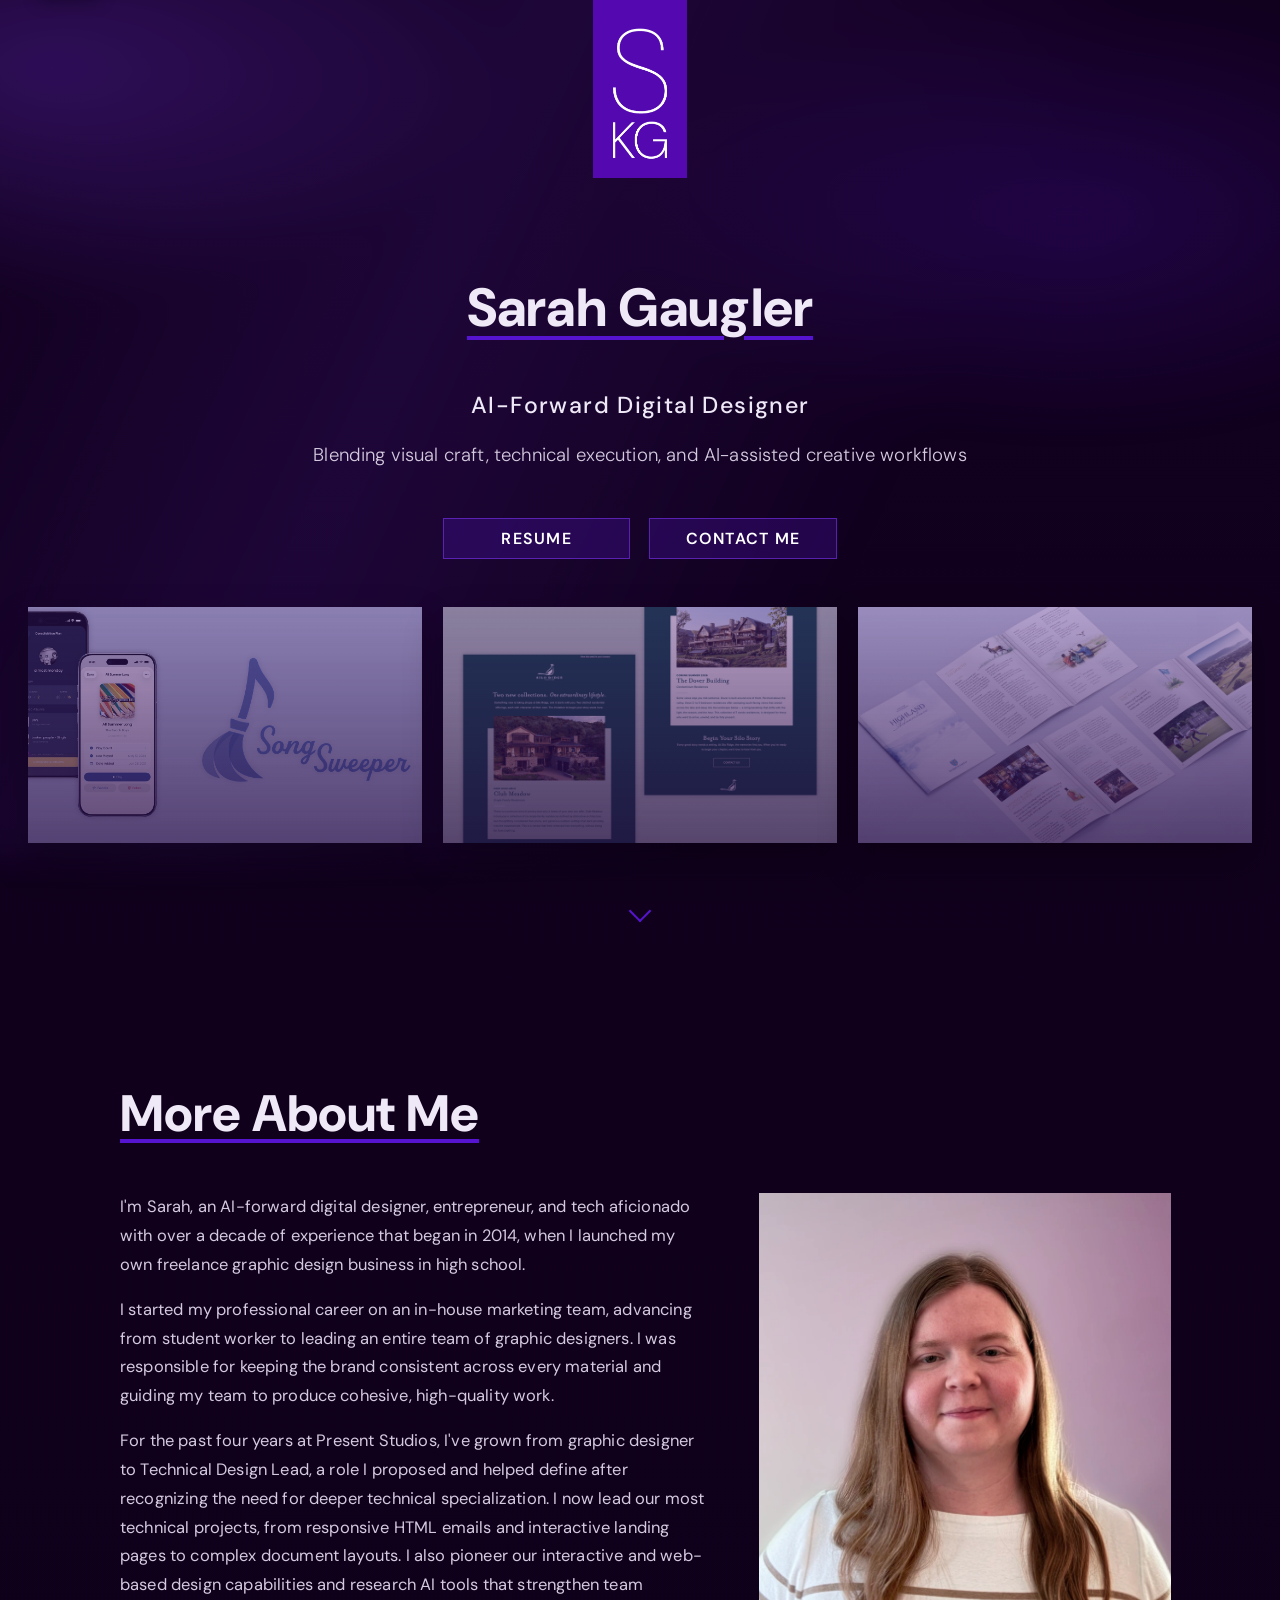
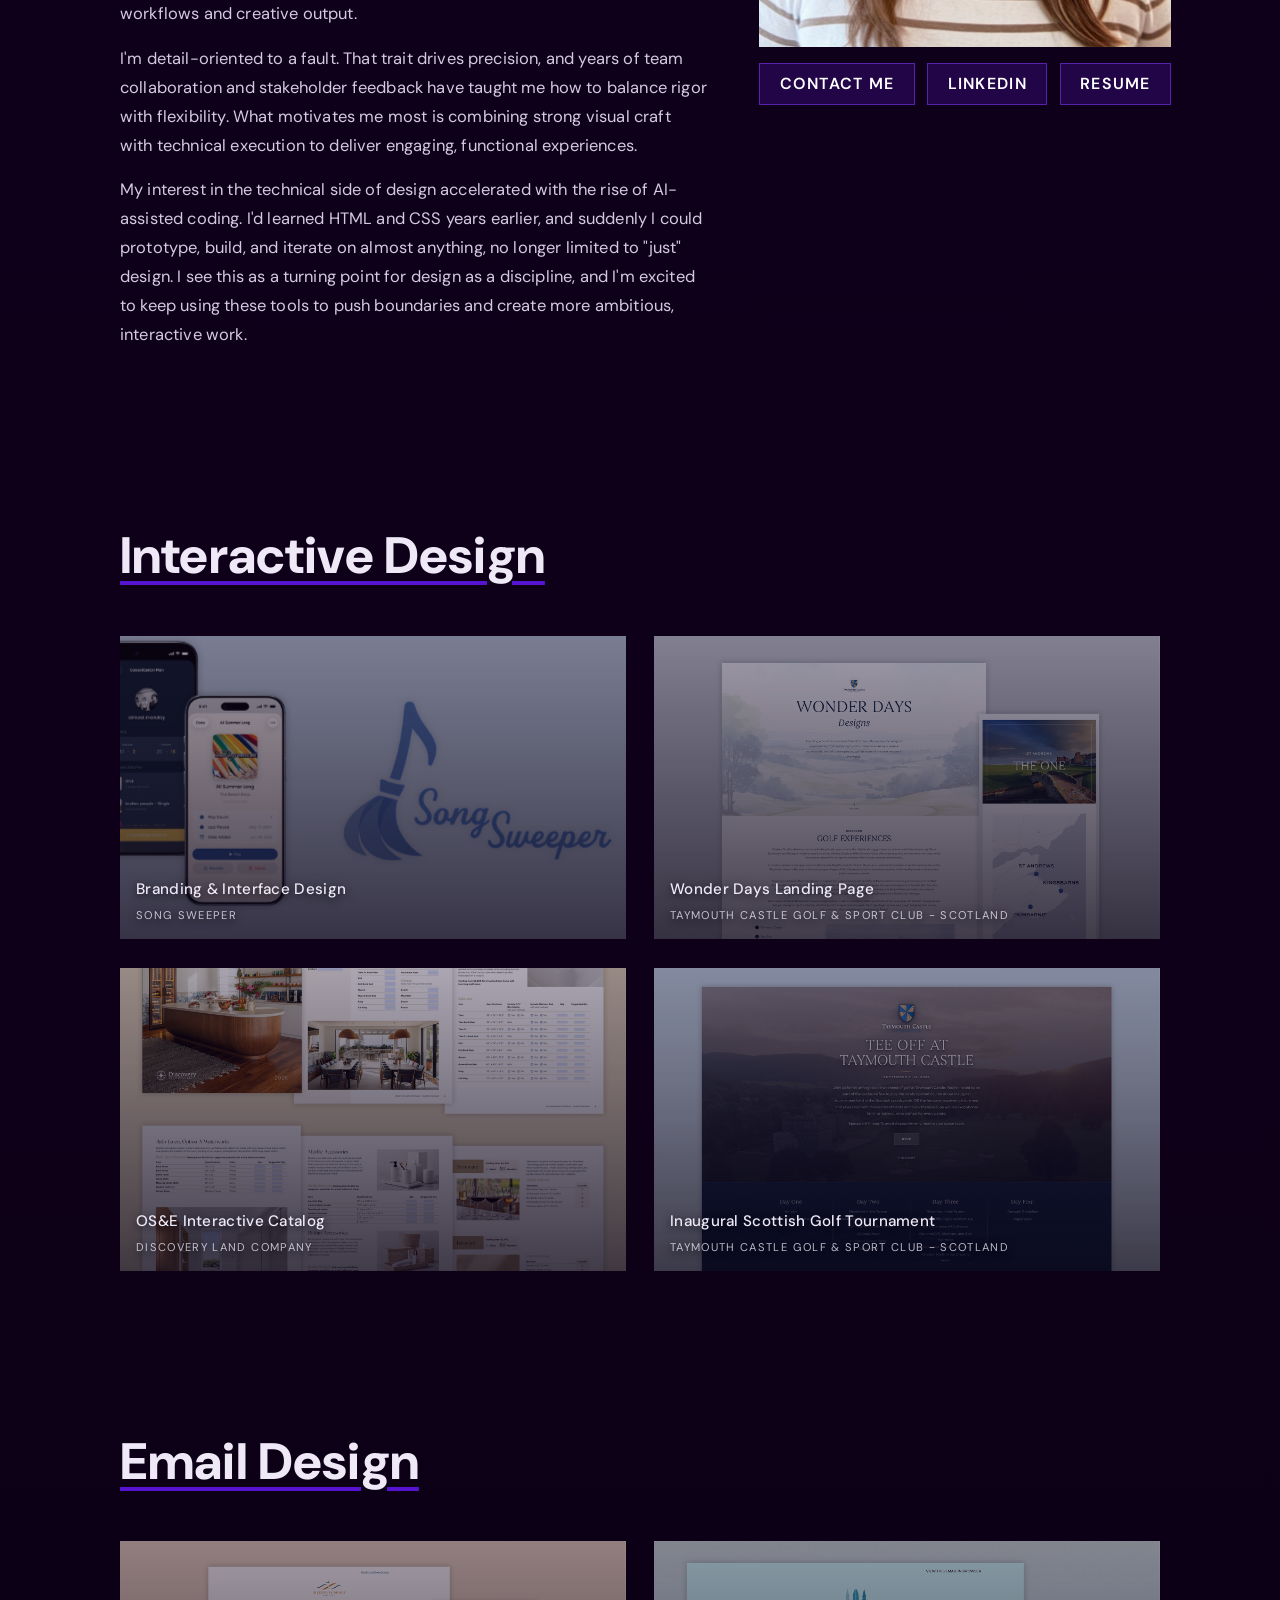
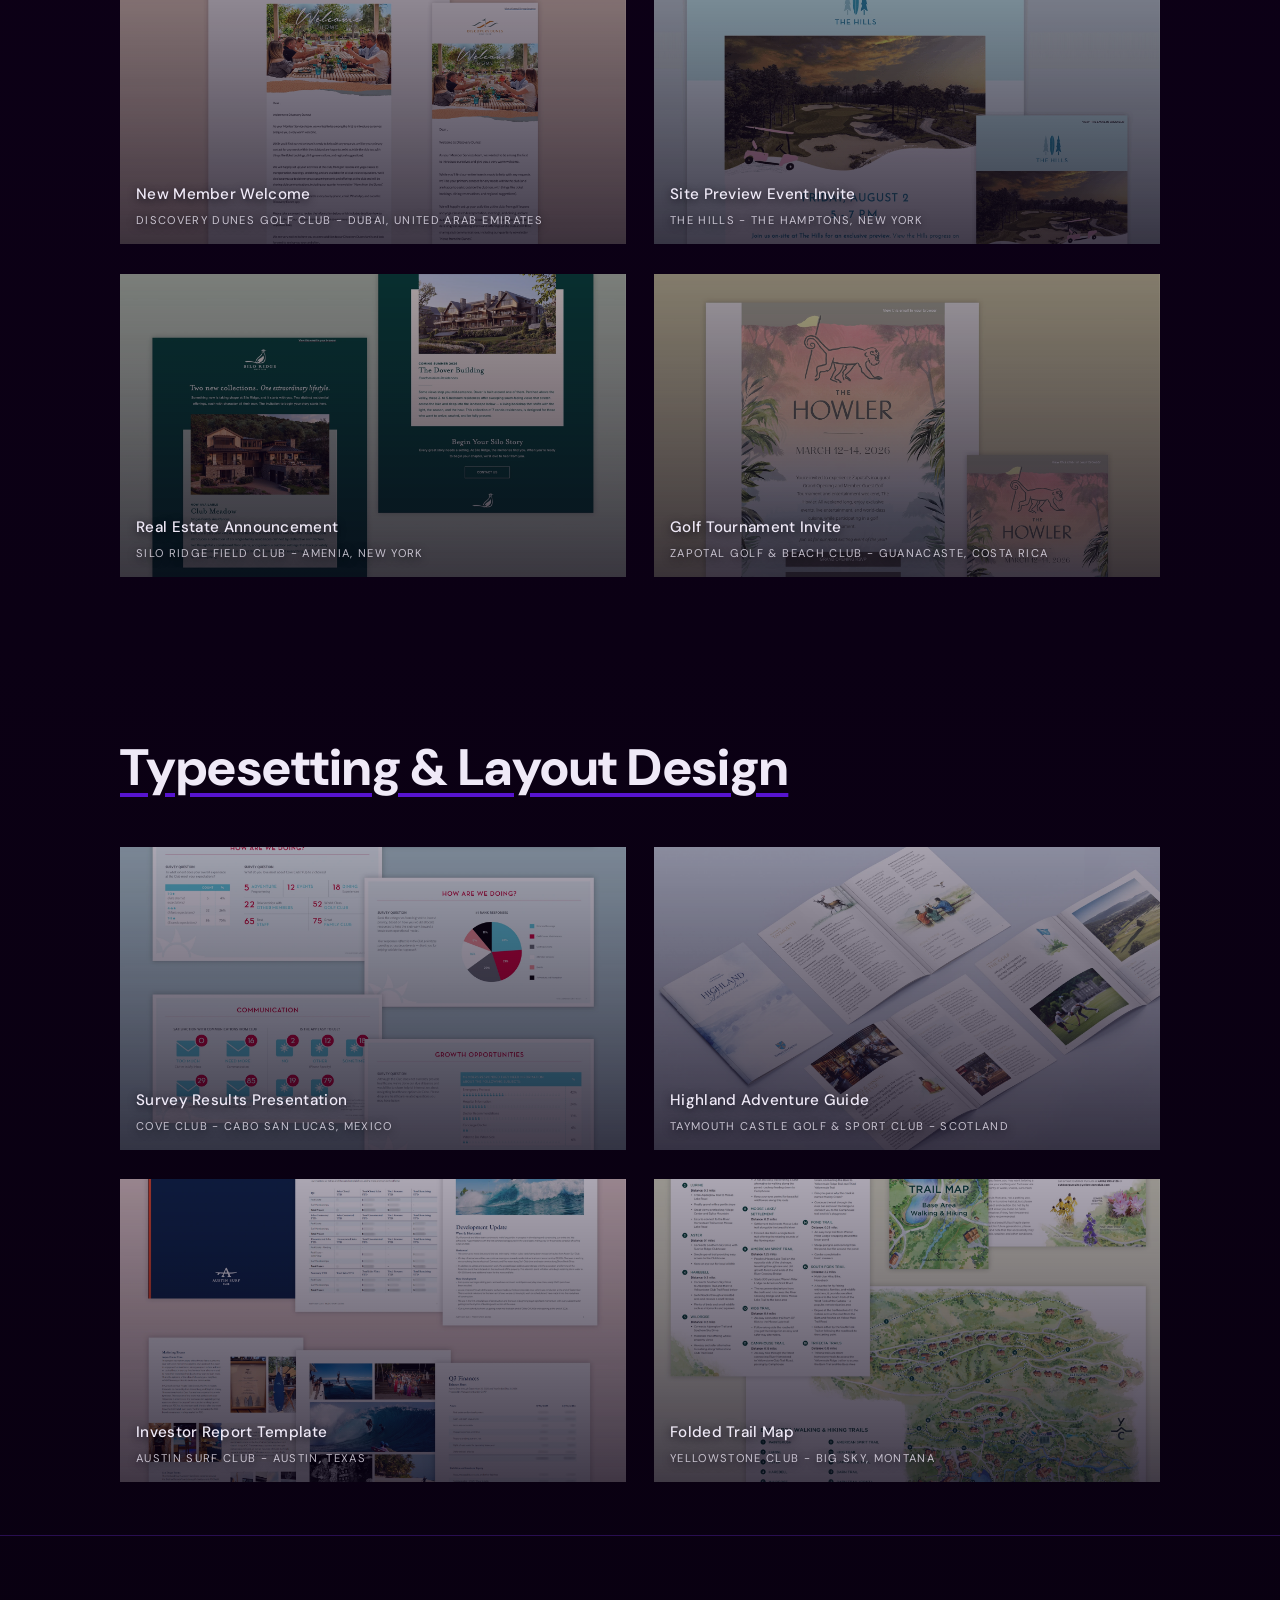
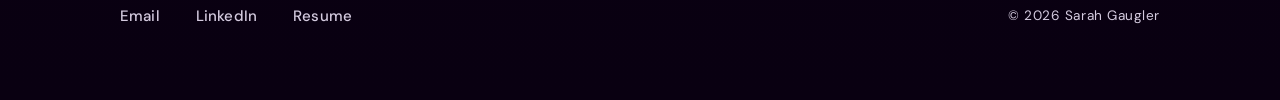
==== commit 97a98022: "Update the About section copy Replace the five About paragraphs with the approved text, keeping the " ====
--- a/index.html
+++ b/index.html
@@ -121,36 +121,35 @@
           <div class="about-layout">
             <div class="about-copy">
               <p>
-                I'm Sarah, a graphic designer, entrepreneur, and tech aficionado with over a decade of
-                experience that began in 2014 when I launched my own freelance graphic design business while
-                in high school.
+                I'm Sarah, an AI-forward digital designer, entrepreneur, and tech aficionado with over a
+                decade of experience that began in 2014, when I launched my own freelance graphic design
+                business in high school.
               </p>
               <p>
                 I started my professional career on an in-house marketing team, advancing from student worker
-                to leading an entire team of graphic designers. I was responsible for ensuring brand
-                consistency across all materials and guiding my team to produce cohesive, high-quality work.
-              </p>
-              <p>
-                For the past four years at a small design agency, I progressed from graphic designer to
-                Technical Design Lead - a role I proposed and helped define after recognizing the need for
-                deeper technical specialization. I now lead our most technical projects (responsive HTML
-                emails, interactive landing pages, complex document layouts), pioneer advancements in our
-                interactive and web-based design capabilities, and research AI tools to strengthen team
+                to leading an entire team of graphic designers. I was responsible for keeping the brand
+                consistent across every material and guiding my team to produce cohesive, high-quality work.
+              </p>
+              <p>
+                For the past four years at Present Studios, I've grown from graphic designer to
+                Technical Design Lead, a role I proposed and helped define after recognizing the need for
+                deeper technical specialization. I now lead our most technical projects, from responsive
+                HTML emails and interactive landing pages to complex document layouts. I also pioneer our
+                interactive and web-based design capabilities and research AI tools that strengthen team
                 workflows and creative output.
               </p>
               <p>
-                I'm detail-oriented to a fault - a trait that drives precision but has also taught me, through
-                years of team collaboration and stakeholder feedback, how to balance rigor with flexibility.
+                I'm detail-oriented to a fault. That trait drives precision, and years of team
+                collaboration and stakeholder feedback have taught me how to balance rigor with flexibility.
                 What motivates me most is combining strong visual craft with technical execution to deliver
                 engaging, functional experiences.
               </p>
               <p>
-                My interest in the technical side of design accelerated dramatically with the rise of
-                AI-assisted coding. Having learned HTML &amp; CSS years earlier, I suddenly found I could
-                prototype, build, and iterate on almost anything with AI support - no longer limited to "just"
-                design. I see this as a major turning point for graphic design as a discipline, and I'm
-                genuinely excited to keep leveraging these tools to push boundaries and create more ambitious,
-                interactive work.
+                My interest in the technical side of design accelerated with the rise of AI-assisted
+                coding. I'd learned HTML and CSS years earlier, and suddenly I could prototype, build,
+                and iterate on almost anything, no longer limited to "just" design. I see this as a
+                turning point for design as a discipline, and I'm excited to keep using these tools to
+                push boundaries and create more ambitious, interactive work.
               </p>
             </div>
 
